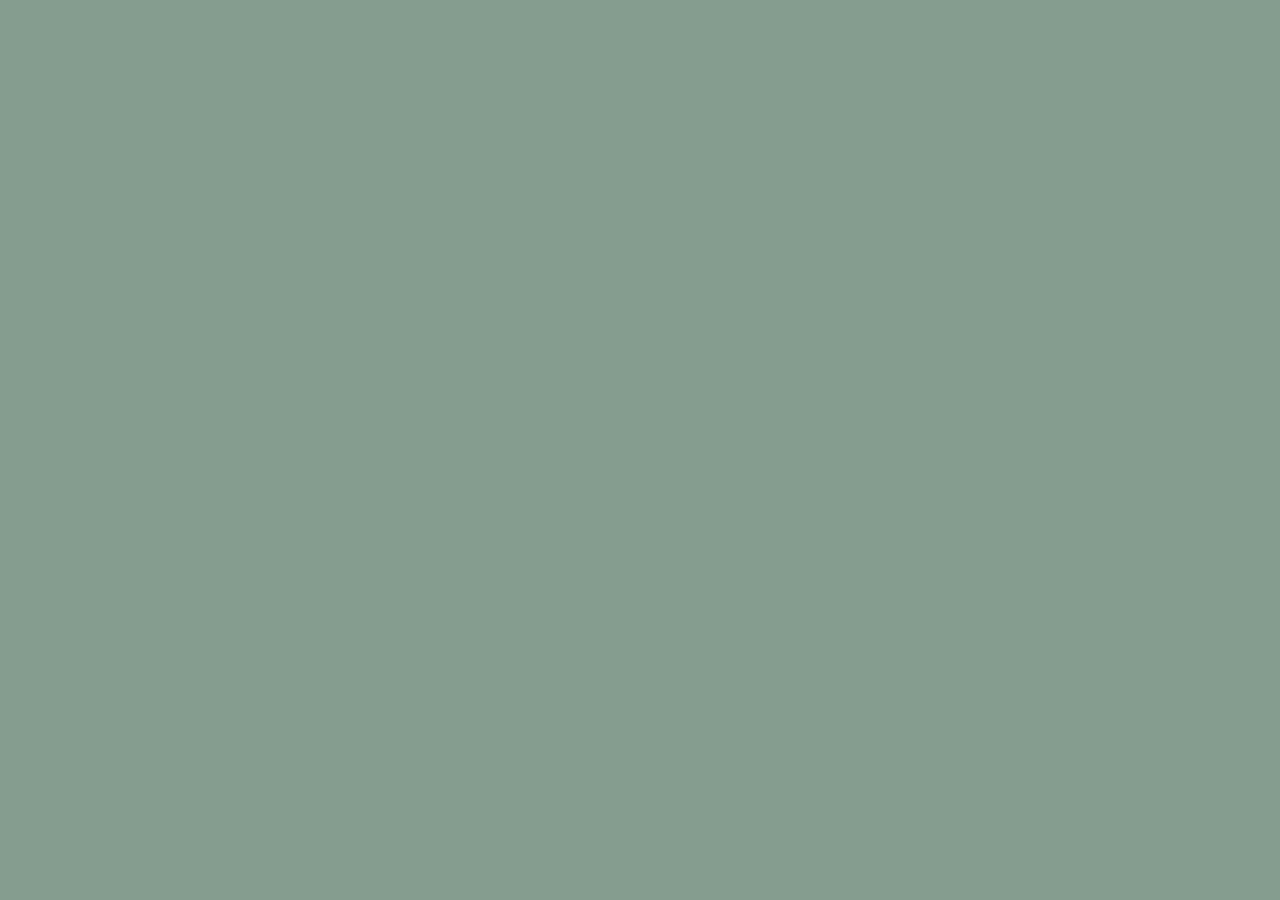
==== index.html @ b0976983 "add components" ====
<!DOCTYPE html>
<html lang="ru">
<head>
  <meta charset="UTF-8">
  <title>Gllacy</title>
  <link href="css/normalize.css" rel="stylesheet">
  <link href="css/style.css" rel="stylesheet">
</head>
<body>

</body>
</html>
---- css/style.css ----
@font-face {
  font-family: "Roboto";
  font-weight: 400;
  font-style: normal;
  src: url("../fonts/web/roboto.woff2"), url("../fonts/web/roboto.woff");
}

@font-face {
  font-family: "Roboto";
  font-weight: 500;
  font-style: normal;
  src: url("../fonts/web/robotomedium.woff2"), url("../fonts/web/robotomedium.woff");
}

@font-face {
  font-family: "Roboto";
  font-weight: 700;
  font-style: normal;
  src: url("../fonts/web/robotobold.woff2"), url("../fonts/web/robotobold.woff");
}

*,
*::after,
*::before {
  box-sizing: border-box;
}

body {
  min-width: 900px;
  margin: 0;
  padding: 0;
  padding-top: 20px;
  padding-left: 20px;
  font-size: 16px;
  line-height: 22px;
  font-weight: 400;
  font-family: "Roboto", "Arial", sans-serif;
  color: #ffffff;
  background-color: #849d8f;
}

h1  {
  margin: 0;
  font-size: 35px;
  line-height: 41px;
  font-weight: 700;
}

h2 {
  margin: 0;
  font-size: 60px;
  line-height: 60px;
  font-weight: 700;
}

p {
  margin: 0;
  color: #323232;
}

a {
  text-decoration: none;
}

@keyframes emergence {
  0% {
    opacity: 0;
  }
  100% {
    opacity: 1;
  }
}
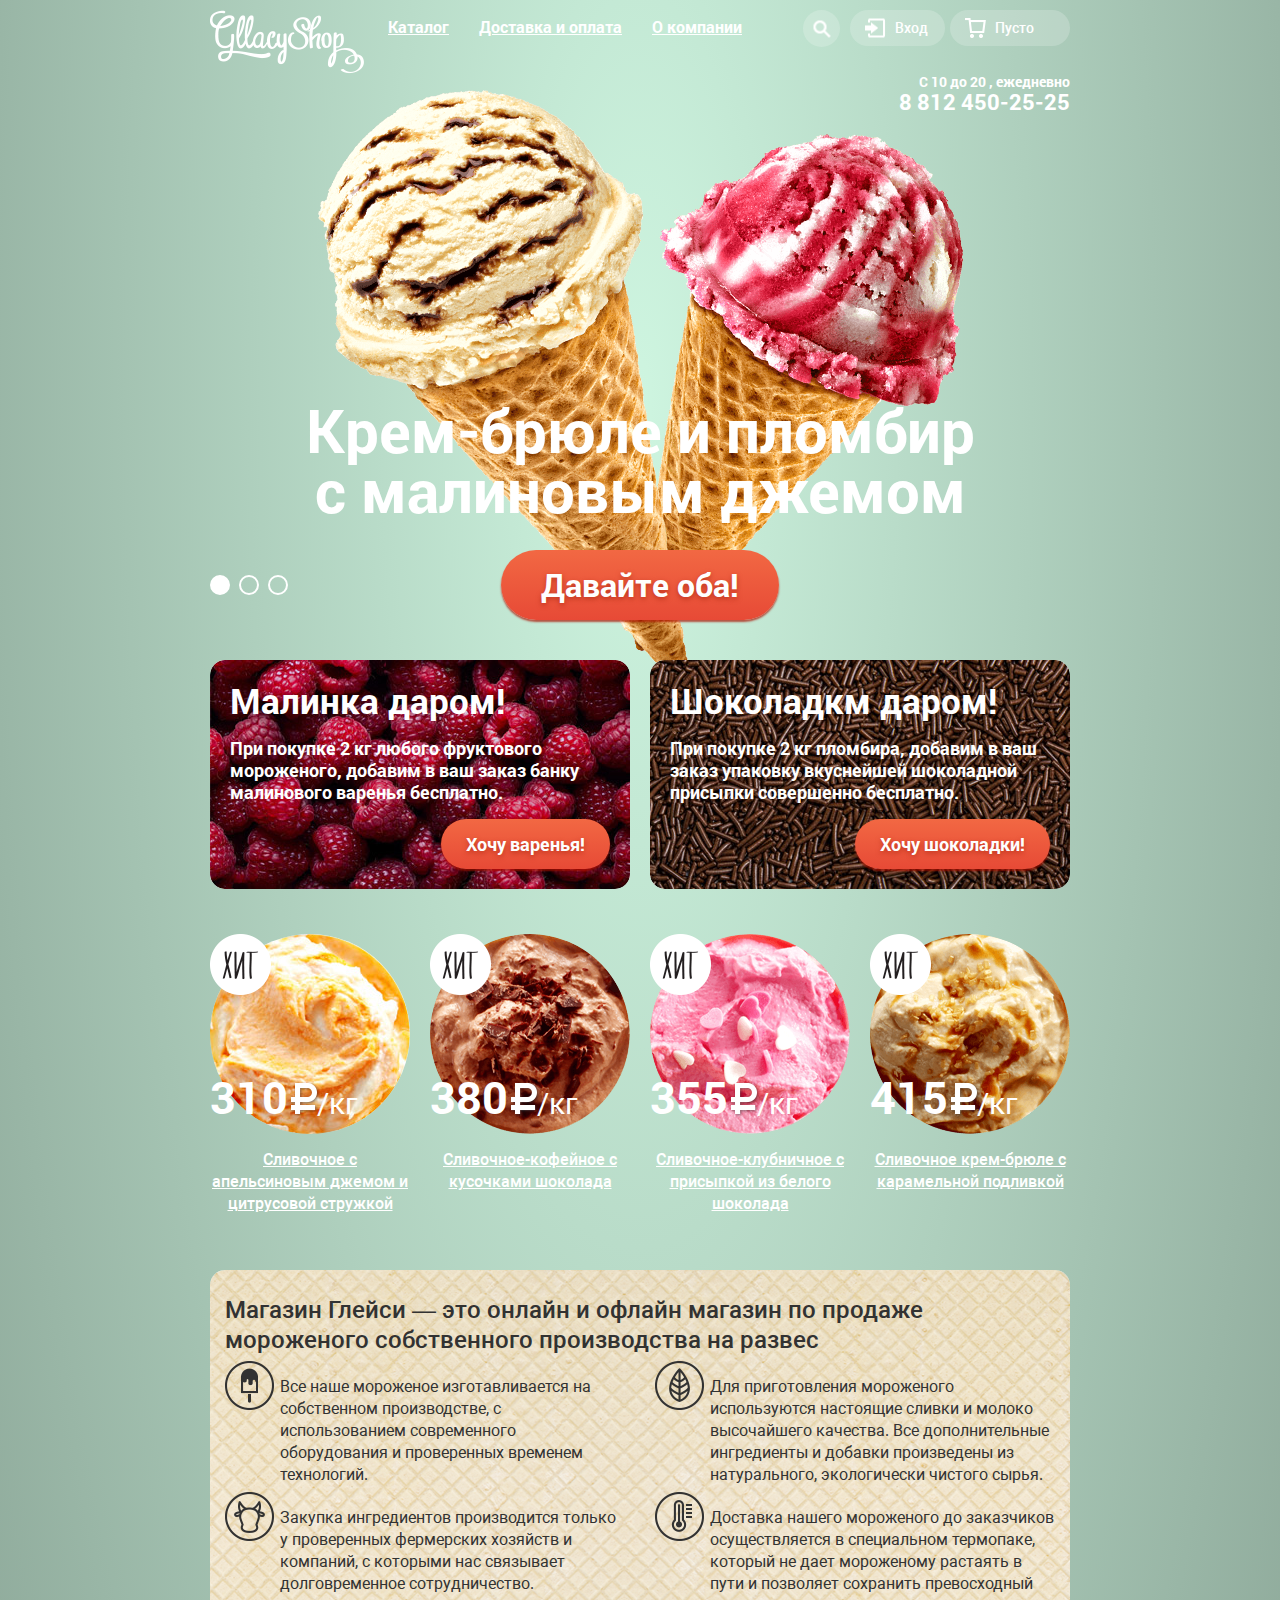
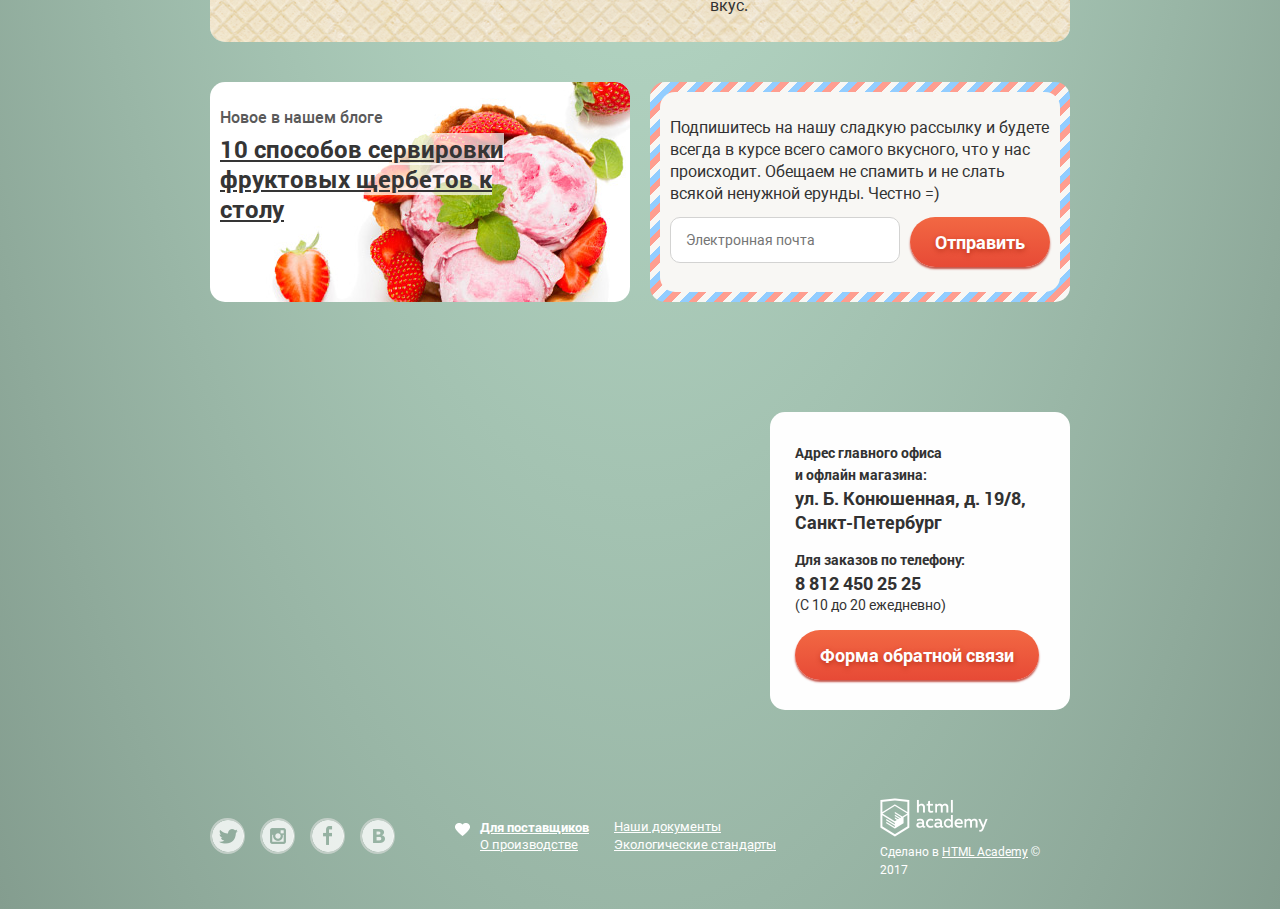
==== commit 0ea13275: "add index" ====
--- a/index.html
+++ b/index.html
@@ -7,6 +7,308 @@
   <link href="css/style.css" rel="stylesheet">
 </head>
 <body>
-
+  <input class="slider-controls-radio-input" type="radio" name="toggle" id="btn-1" checked>
+  <input class="slider-controls-radio-input" type="radio" name="toggle" id="btn-2">
+  <input class="slider-controls-radio-input" type="radio" name="toggle" id="btn-3">
+  <div class="site-wrapper">
+    <div class="container">
+      <header class="main-header">
+        <div class="logo">
+          <img class="logo-img" src="img/Logo.png" alt="gllacy-shop" width="154" height="64">
+        </div>
+        <nav class="main-navigation">
+          <ul class="main-navigation-list">
+            <li class="main-navigation-item">
+              <a class="main-navigation-link" href="#">Каталог</a>
+              <ul class="main-navigation-submenu">
+                <li class="main-navigation-submenu-item">
+                  <span class="main-navigation-submenu-text">Новинки</span>
+                </li>
+                <li class="main-navigation-submenu-item">
+                  <a class="main-navigation-submenu-link" href="#">Сливочное</a>
+                </li>
+                <li class="main-navigation-submenu-item">
+                  <a class="main-navigation-submenu-link" href="#">Щербеты</a>
+                </li>
+                <li class="main-navigation-submenu-item">
+                  <a class="main-navigation-submenu-link" href="#">Фруктовый лед</a>
+                </li>
+                <li class="main-navigation-submenu-item">
+                  <a class="main-navigation-submenu-link" href="#">Мелорин</a>
+                </li>
+              </ul>
+            </li>
+            <li class="main-navigation-item">
+              <a class="main-navigation-link" href="#">Доставка и оплата</a>
+            </li>
+            <li class="main-navigation-item">
+              <a class="main-navigation-link" href="#">О компании
+              </a>
+            </li>
+          </ul>
+        </nav>
+        <div class="form-search">
+          <form class="form" action="#" method="post">
+            <label class="form-text-item">
+              <input class="form-text-input" type="search" name="search"  placeholder="Что ищем?">
+              <span class="form-text-field">поиск</span>
+            </label>
+          </form>
+        </div>
+        <ul class="user-block">
+          <li class="user-block-item login">
+            <a class="user-block-link login" href="#">Вход</a>
+            <div class="user-block-login">
+              <form class="login-form" action="index.html" method="post">
+                <label class="field-text-item">
+                  <input class="field-text-input"  type="email" name="email" placeholder="Электронная почта">
+                </label>
+                <label class="field-text-item">
+                  <input class="field-text-input" type="password" name="password" placeholder="Пароль">
+                </label>
+                <button class="btn" type="submit" name="login">Войти</button>
+              </form>
+              <div class="login-help">
+                <a class="login-help-link" href="#">Забыли пароль?</a>
+                <a class="login-help-link" href="#">Новая регистрация</a>
+              </div>
+            </div>
+          </li>
+          <li class="user-block-item basket">
+            <a class="user-block-link basket" href="#">
+              <span class="user-block-text">Пусто</span>
+            </a>
+            <div class="user-block-basket">
+              <table class="user-block-basket-products">
+                <tr class="user-block-basket-product-field">
+                  <td class="user-block-basket-delete">
+                    <button class="user-block-basket-btn-delete" type="button" title="Удалить">Удалить</button>
+                  </td>
+                  <td class="user-block-basket-product-text cell-2">Пломбир с апельсиновым джемом</td>
+                  <td class="user-block-basket-product-text">1.5кг х <span class="grey">200р.</span></td>
+                  <td class="user-block-basket-product-text">300р.</td>
+                </tr>
+                <tr class="user-block-basket-product-field">
+                  <td class="user-block-basket-delete">
+                    <button class="user-block-basket-btn-delete" type="button" title="Удалить">Удалить</button>
+                  </td>
+                  <td class="user-block-basket-product-text cell-2">Клубничный пломбир с присыпкой из белого шоколада</td>
+                  <td class="user-block-basket-product-text">1.5кг х <span class="grey">300р.</span></td>
+                  <td class="user-block-basket-product-text">450р.</td>
+                </tr>
+              </table>
+              <div class="user-block-basket-final">
+                <p class="user-block-basket-final-total">Итого: <span class="price">750р.</span></p>
+              </div>
+              <button class="btn" type="submit" name="button">Оформить заказ</button>
+            </div>
+          </li>
+        </ul>
+        <div class="mode-contact">
+          <p class="mode">С 10 до 20 , ежедневно</p>
+          <p class="contact">
+            <a href="tel: 8 812 450-25-25" class="contact-tel">8 812 450-25-25</a>
+          </p>
+        </div>
+      </header>
+      <main>
+        <div class="slider">
+          <div class="slide" id="slide1">
+            <h2 class="slide-title">
+              Крем-брюле и пломбир
+              с малиновым джемом
+            </h2>
+            <a class="slide-btn btn" href="#">Давайте оба!</a>
+          </div>
+          <div class="slide" id="slide2">
+            <h2 class="slide-title">
+              Шоколадный пломбир
+              и лимонный сорбет
+            </h2>
+            <a class="slide-btn btn" href="#">Давайте оба!</a>
+          </div>
+          <div class="slide" id="slide3">
+            <h2 class="slide-title">
+              Пломбир с помадкой
+              и клубничный щербет
+            </h2>
+            <a class="slide-btn btn" href="#">Давайте оба!</a>
+          </div>
+          <div class="slider-controls">
+            <label class="slider-controls-radio" for="btn-1"></label>
+            <label class="slider-controls-radio" for="btn-2"></label>
+            <label class="slider-controls-radio" for="btn-3"></label>
+          </div>
+        </div>
+        <div class="baners-primary">
+          <div class="baner-primary crimson">
+            <b class="baner-primary-title">Малинка даром!</b>
+            <p class="baner-primary-text">
+              При покупке 2 кг любого фруктового мороженого,
+              добавим в ваш заказ банку малинового варенья бесплатно.
+           </p>
+            <a class="baner-primary-btn btn" href="#">Хочу варенья!</a>
+          </div>
+          <div class="baner-primary chocolate">
+            <b class="baner-primary-title">Шоколадкм даром!</b>
+            <p class="baner-primary-text">
+              При покупке 2 кг пломбира,
+              добавим в ваш заказ упаковку вкуснейшей шоколадной присыпки
+              совершенно бесплатно.
+            </p>
+            <a class="baner-primary-btn btn" href="#">Хочу шоколадки!</a>
+          </div>
+        </div>
+        <div class="popular-items">
+          <article class="catalog-item hit">
+            <div class="catalog-item-content">
+              <img class="catalog-item-img" src="img/9.jpg" width="200" height="200">
+              <div class="catalog-item-price-weight">
+                <span class="catalog-item-price">310</span>
+                <span class="catalog-item-weight">/кг</span>
+              </div>
+              <p class="catalog-item-text">Сливочное с апельсиновым джемом и цитрусовой стружкой</p>
+            </div>
+            <div class="catalog-item-appearing">
+              <a class="btn">Быстрый просмотр</a>
+            </div>
+          </article>
+          <article class="catalog-item hit">
+            <div class="catalog-item-content">
+              <img class="catalog-item-img" src="img/5.jpg" width="200" height="200">
+              <div class="catalog-item-price-weight">
+                <span class="catalog-item-price">380</span>
+                <span class="catalog-item-weight">/кг</span>
+              </div>
+              <p class="catalog-item-text">Сливочное-кофейное с кусочками шоколада</p>
+            </div>
+            <div class="catalog-item-appearing">
+              <a class="btn">Быстрый просмотр</a>
+            </div>
+          </article>
+          <article class="catalog-item hit">
+            <div class="catalog-item-content">
+              <img class="catalog-item-img" src="img/6.jpg" width="200" height="200">
+              <div class="catalog-item-price-weight">
+                <span class="catalog-item-price">355</span>
+                <span class="catalog-item-weight">/кг</span>
+              </div>
+              <p class="catalog-item-text">Сливочное-клубничное с присыпкой из белого шоколада</p>
+            </div>
+            <div class="catalog-item-appearing">
+              <a class="btn">Быстрый просмотр</a>
+            </div>
+          </article>
+          <article class="catalog-item hit">
+            <div class="catalog-item-content">
+              <img class="catalog-item-img" src="img/8.jpg" width="200" height="200">
+              <div class="catalog-item-price-weight">
+                <span class="catalog-item-price">415</span>
+                <span class="catalog-item-weight">/кг</span>
+              </div>
+              <p class="catalog-item-text">Сливочное крем-брюле с карамельной подливкой</p>
+            </div>
+            <div class="catalog-item-appearing">
+              <a class="btn">Быстрый просмотр</a>
+            </div>
+          </article>
+        </div>
+        <div class="description">
+          <h2 class="description-title">
+            Магазин Глейси — это онлайн и офлайн
+            магазин по продаже мороженого собственного производства на развес
+          </h2>
+          <p class="description-text ice-creame">
+            Все наше мороженое изготавливается на собственном производстве,
+            с использованием современного оборудования и проверенных временем технологий.
+          </p>
+          <p class="description-text leaf">
+            Для приготовления мороженого используются настоящие сливки и
+            молоко высочайшего качества. Все дополнительные ингредиенты и
+            добавки произведены из натурального, экологически чистого сырья.
+          </p>
+          <p class="description-text cow">
+            Закупка ингредиентов  производится только у проверенных фермерских
+            хозяйств и компаний, с которыми нас связывает долговременное сотрудничество.
+          </p>
+          <p class="description-text termometer">
+            Доставка нашего мороженого до заказчиков осуществляется в специальном термопаке,
+            который не дает мороженому растаять в пути и позволяет сохранить превосходный вкус.
+          </p>
+        </div>
+        <div class="baners-secondary">
+          <div class="baner-secondary strawberry">
+            <p class="baner-secondary-title">Новое в нашем блоге</p>
+            <a class="baner-secondary-link" href="#">10 способов сервировки фруктовых щербетов к столу</a>
+          </div>
+          <div class="baner-secondary striped">
+            <div class="baner-secondary-content">
+              <p class="baner-secondary-content-title">
+                Подпишитесь на нашу сладкую рассылку
+                и будете всегда в курсе всего самого вкусного, что у нас
+                происходит. Обещаем не спамить и не слать всякой
+                ненужной ерунды. Честно =)
+              </p>
+              <form class="baner-secondary-form" action="index.html" method="post">
+                <label class="field-text-item baner-secondary-form-item">
+                  <input class="field-text-input baner-secondary-form-input"  type="email" name="email" placeholder="Электронная почта">
+                </label>
+                <a class="btn" href="#">Отправить</a>
+              </form>
+            </div>
+          </div>
+        </div>
+      </main>
+    </div>
+    <section class="address">
+      <div class="address-content container">
+        <div class="address-content-map">
+          <img class="map-img no-js" src="img/map.jpg" alt="Карта" width="900" height="430">
+        </div>
+        <div class="address-content-contacts">
+          <b class="address-content-contacts-title address-content-contact">Адрес главного офиса<br>и офлайн магазина:</b>
+          <p class="address-content-contacts-text address-tel">ул. Б. Конюшенная, д. 19/8, Санкт-Петербург</p>
+          <b class="address-content-contacts-tel address-content-contact">Для заказов по телефону:</b>
+          <p class="address-content-contacts-tel-link address-tel">
+            <a class="address-content-contacts-link" href="tel:8 812 450 25 25">
+              8 812 450 25 25
+            </a>
+          </p>
+          <p class="address-content-contacts-mode address-content-contact">(С 10 до 20 ежедневно)</p>
+          <a class="btn popup-btn" href="#" >Форма обратной связи</a>
+        </div>
+      </div>
+      <iframe class="interactive-map" src="https://www.google.com/maps/embed?pb=!1m18!1m12!1m3!1d1998.5989424
+      123657!2d30.32089461562391!3d59.93879686904846!2m3!1f0!2f0!3f0!3m2!1i1024!2i768
+      !4f13.1!3m3!1m2!1s0x4696310fca5ba729%3A0xea9c53d4493c879f!2z0JHQvtC70YzRiNCw0Y8
+      g0JrQvtC90Y7RiNC10L3QvdCw0Y8g0YPQuy4sIDE5LCDQodCw0L3QutGCLdCf0LXRgtC10YDQsdGD0Y
+      DQsywgMTkxMTg2!5e0!3m2!1sru!2sru!4v1505818532356" height="430" frameborder="0" style="border:0" allowfullscreen></iframe>
+    </section>
+    <footer class="main-footer container">
+      <section class="footer-social">
+        <a class="social-btn social-btn-tw" href="#">Twitter</a>
+        <a class="social-btn social-btn-inst" href="#">Instagram</a>
+        <a class="social-btn social-btn-fb" href="#">Facebook</a>
+        <a class="social-btn social-btn-vk" href="#">Vkontakte</a>
+      </section>
+      <section class="footer-menu">
+        <div class="column-1">
+          <a class="footer-menu-link provider" href="#">Для поставщиков</a>
+          <a class="footer-menu-link" href="#">О производстве</a>
+        </div>
+        <div class="column-2">
+          <a class="footer-menu-link" href="#">Наши документы</a>
+          <a class="footer-menu-link" href="#">Экологические стандарты</a>
+        </div>
+      </section>
+      <section class="footer-contact">
+        <div class="footer-contact-logo">
+          <img class="footer-contact-logo-img"  src="img/logo-htmlacademy-small.png" alt="htmlacademy" width="108" height="39">
+        </div>
+        <p class="footer-contact-copyright">Сделано в <a class="footer-contact-copyright-link" href="#"> HTML Academy</a> © 2017</p>
+      </section>
+    </footer>
+  </div>
+  <script src="js/popup.js"></script>
 </body>
 </html>
--- a/css/style.css
+++ b/css/style.css
@@ -29,8 +29,6 @@
   min-width: 900px;
   margin: 0;
   padding: 0;
-  padding-top: 20px;
-  padding-left: 20px;
   font-size: 16px;
   line-height: 22px;
   font-weight: 400;
@@ -60,6 +58,1026 @@
 
 a {
   text-decoration: none;
+}
+
+.btn {
+  display: inline-block;
+  padding: 13px 25px;
+  font-size: 18px;
+  line-height: 24px;
+  font-weight: 700;
+  color: #fefefe;
+  background-image: linear-gradient(#f26843, #e74a36);
+  outline: 0;
+  border: 0;
+  border-radius: 40px;
+  cursor: pointer;
+  text-shadow: 0 2px 5px rgba(160, 32, 11, 0.6);
+  box-shadow: 0 2px 2px rgba(172, 16, 0, 0.7);
+}
+
+.btn:hover {
+  background-image: linear-gradient(#f58669, #ec6f5e);
+  box-shadow: 0px 2px 2px rgba(172, 16, 0, 1);
+}
+
+.btn:active {
+  background-color: linear-gradient(#d74632, #e1603e);
+  box-shadow: inset 0 2px 2px rgb(148, 39, 24);
+}
+
+.slider-controls-radio-input {
+  display: none;
+}
+
+.site-wrapper {
+  min-height: 900px;
+  background: #849d8f url("../img/slide-1.png") no-repeat center 90px;
+}
+
+.container {
+  width: 900px;
+  padding: 0 20px;
+  margin: 0 auto;
+}
+
+.main-header {
+  display: flex;
+  flex-wrap: wrap;
+  justify-content: flex-end;
+  padding-top: 10px;
+}
+
+.logo {
+  margin-right: auto;
+}
+
+.logo-img {
+  display: block;
+}
+
+.main-navigation {
+  width: 400px;
+}
+
+.main-navigation-list {
+  display: flex;
+  padding: 0;
+  margin: 0;
+  list-style: none;
+}
+
+.main-navigation-item {
+  position: relative;
+}
+
+.main-navigation-item::after {
+  position: absolute;
+  content: "";
+  bottom: -10px;
+  left: 0;
+  height: 10px;
+  width: 100%;
+}
+
+.main-navigation-link {
+  display: block;
+  padding: 8px 15px;
+  font-size: 16px;
+  line-height: 18px;
+  font-weight: 700;
+  color: #ffffff;
+  text-decoration: underline;
+  border-radius: 30px;
+  transition: background-color 0.2s ease,
+              color 0.2s ease,
+              box-shadow 0.2s ease;
+}
+
+.main-navigation-link.active {
+  background-color: #d07058;
+  text-decoration: none;
+  cursor: default;
+}
+
+.main-navigation-item:hover .main-navigation-link:not(.active) {
+  color: #333333;
+  background-color: #f7f6f3;
+  text-decoration: none;
+}
+
+.main-navigation-item:hover .main-navigation-submenu {
+  display: block;
+  animation-name: emergence;
+  animation-duration: 0.5s;
+}
+
+.main-navigation-link:not(.active):active {
+  background-color: #ededed;
+  box-shadow: inset 0 2px 1px rgb(105, 105, 105);
+}
+
+.main-navigation-submenu {
+  position: absolute;
+  top: 40px;
+  left: -8px;
+  width: 143px;
+  margin: 0;
+  padding: 0;
+  list-style: none;
+  display: none;
+  background-color: #f8f7f4;
+  box-shadow: 0 20px 20px rgba(91, 91, 91, 0.4);
+  border-radius: 10px;
+  z-index: 7;
+}
+
+.main-navigation-submenu-link {
+  display: block;
+  padding: 6px 20px;
+  font-size: 14px;
+  line-height: 16px;
+  font-weight: 400;
+  color: #323232;
+  transition: background-color 0.2s ease;
+}
+
+.main-navigation-submenu-link.active {
+  background-color: #d07058;
+  cursor: default;
+}
+
+.main-navigation-submenu-item:last-child .main-navigation-submenu-link {
+  border-bottom-right-radius: 10px;
+  border-bottom-left-radius: 10px;
+}
+
+.main-navigation-submenu-text {
+  display: block;
+  position: relative;
+  color: #323232;
+  padding: 6px 20px;
+  font-weight: 700;
+}
+
+.main-navigation-submenu-text::after {
+  content: "";
+  position: absolute;
+  bottom: 0;
+  left: 50%;
+  transform: translateX(-50%);
+  width: 128px;
+  height: 2px;
+  background-color: #d1d0ce;
+}
+
+.main-navigation-submenu-link:not(.active):hover {
+  background-color: #fbded7;
+}
+
+.main-navigation-submenu-link:not(.active):active {
+  background-color: #f6b5a5;
+}
+
+.form-search {
+  position: relative;
+  width: 37px;
+  height: 37px;
+  margin-left: 30px;
+  border-radius: 50%;
+  background-color: rgba(255, 255, 255, 0.2);
+  transition: background-color 0.2s ease;
+}
+
+.form-search::before {
+  position: absolute;
+  content: "";
+  height: 17px;
+  width: 17px;
+  top: 50%;
+  left: 50%;
+  transform: translate(-50%, -50%);
+  background: url("../img/sprite.png") no-repeat -44px -633px;
+}
+
+.form-search::after {
+  position: absolute;
+  bottom: -10px;;
+  left: 0;
+  content: "";
+  height: 10px;
+  width: 100%;
+}
+
+.form-search:hover {
+  background-color: #f8f7f4;
+}
+
+.form-search:hover::before {
+  background-position: -44px -606px;
+}
+
+.form {
+  position: absolute;
+  top: 40px;
+  right: 0;
+  width: 340px;
+  padding: 20px;
+  background-color: #f8f7f4;
+  border-radius: 10px;
+  box-shadow: 0 20px 20px rgba(91, 91, 91, 0.4);
+  display: none;
+  z-index: 10;
+}
+
+.form-text-input {
+  width: 100%;
+  padding: 10px;
+  border: 1px solid #d3d3d2;
+  border-radius: 5px;
+  font-size: 14px;
+  line-height: 24px;
+  color: #999999;
+}
+
+.form-text-input:focus {
+  outline: 0;
+}
+
+.form-text-field {
+  display: none;
+}
+
+.form-search:hover .form {
+  display: block;
+  animation-name: emergence;
+  animation-duration: 0.5s;
+}
+
+.user-block {
+  display: flex;
+  justify-content: space-between;
+  width: 220px;
+  list-style: none;
+  margin: 0;
+  margin-left: 10px;
+  padding: 0;
+}
+
+.user-block-item {
+  position: relative;
+}
+
+.user-block-item::after {
+  display: block;
+  content: "";
+  height: 10px;
+}
+
+.user-block-link {
+  position: relative;
+  display: block;
+  padding: 10px 0;
+  padding-left: 45px;
+  font-size: 14px;
+  line-height: 16px;
+  font-weight: 500;
+  color: #ffffff;
+  background-color: rgba(255, 255, 255, 0.2);
+  border-radius: 30px;
+  transition: all 0.2s ease;
+}
+
+.user-block-link.login {
+  width: 95px;
+}
+
+.user-block-link.basket {
+  min-width: 120px;
+}
+
+.user-block-link::before {
+  position: absolute;
+  content: "";
+  top: 50%;
+  left: 15px;
+  transform: translateY(-50%);
+  width: 21px;
+  background: url("../img/sprite.png") no-repeat
+}
+
+.user-block-link.login::before {
+  height: 19px;
+  background-position: -10px -789px;
+}
+
+.user-block-link.basket::before {
+  height: 20px;
+  background-position: -10px -700px;
+}
+
+.user-block-link.basket.active {
+  background-color: #f7f6f3;
+  color: #323232;
+}
+
+.user-block-link.basket.active::before {
+  background-position: -10px -730px;
+}
+
+.user-block-item.login:hover .user-block-link.login {
+  color: #323232;
+  background-color: #f8f7f4;
+}
+
+.user-block-item.login:hover .user-block-link.login::before {
+  background-position: -10px -760px;
+}
+
+.user-block-item.login:hover .user-block-login {
+  display: block;
+  animation-name: emergence;
+  animation-duration: 0.5s;
+}
+
+.user-block-item.basket.active:hover .user-block-basket {
+  display: block;
+  animation-name: emergence;
+  animation-duration: 0.5s;
+}
+
+.user-block-login {
+  position: absolute;
+  top: 40px;
+  right: 0;
+  width: 280px;
+  padding: 20px;
+  background-color: #f8f7f4;
+  box-shadow: 0 20px 20px rgba(91, 91, 91, 0.4);
+  border-radius: 10px;
+  display: none;
+  z-index: 9;
+}
+
+.field-text-input {
+  width: 100%;
+  padding: 10px 15px;
+  margin-bottom: 20px;
+  border: 1px solid #d3d3d2;
+  border-radius: 10px;
+  font-size: 14px;
+  line-height: 24px;
+  font-family: "Roboto", "Arial", sans-serif;
+  color: #999999;
+}
+
+.field-text-input:focus {
+  outline: 0;
+}
+
+.login-help {
+  position: absolute;
+  bottom: 20px;
+  right: 20px;
+  width: 120px;
+}
+
+.login-help-link {
+  display: block;
+  font-size: 13px;
+  line-height: 18px;
+  font-weight: 500;
+  text-decoration: underline;
+  color: #323232;
+  margin-bottom: 5px;
+  transition-duration: 0.2s;
+}
+
+.login-help-link:hover,
+.login-help-link:active {
+  color: #e84d37;
+}
+
+.user-block-basket {
+  position: absolute;
+  top: 40px;
+  right: 0;
+  width: 540px;
+  padding: 25px 14px 12px;
+  background-color: #f8f7f4;
+  border-radius: 10px;
+  text-align: right;
+  display: none;
+  box-shadow: 0 20px 20px rgba(91, 91, 91, 0.4);
+  z-index: 10;
+}
+
+.user-block-basket-products {
+  width: 100%;
+  font-size: 13px;
+  line-height: 16px;
+  color: #323232;
+  border-bottom: 1px solid #cacac7;
+  margin-bottom: 15px;
+  text-align: left;
+}
+
+.user-block-basket-product-text {
+  padding-top: 10px;
+  padding-left: 30px;
+  padding-bottom: 17px;
+}
+
+.user-block-basket-product-text .grey {
+  color: #999999;
+}
+
+.user-block-basket-product-text.cell-2 {
+  padding-left: 50px;
+  position: relative;
+  width: 290px;
+}
+
+.user-block-basket-product-text.cell-2::before {
+  position: absolute;
+  content: "";
+  top: 0;
+  left: 10px;
+  width: 33px;
+  height: 33px;
+  background: url("../img/sprite.png") no-repeat;
+  border-radius: 50%;
+}
+
+.user-block-basket-product-field:first-child .user-block-basket-product-text.cell-2::before {
+  background-position: -10px -307px;
+}
+
+.user-block-basket-product-field:last-child .user-block-basket-product-text.cell-2::before {
+  background-position: -10px -350px;
+}
+
+.user-block-basket-delete {
+  vertical-align: top;
+}
+
+.user-block-basket-btn-delete {
+  position: relative;
+  font-size: 0;
+  border: 0;
+  outline: none;
+  background-color: transparent;
+  width: 13px;
+  height: 13px;
+  cursor: pointer;
+}
+
+.user-block-basket-btn-delete::before,
+.user-block-basket-btn-delete::after {
+  position: absolute;
+  content: "";
+  top: 6;
+  left: 0;
+  width: 13px;
+  height: 1px;
+  background-color: #323232;
+}
+
+.user-block-basket-btn-delete::before {
+  transform: rotate(45deg);
+}
+
+.user-block-basket-btn-delete::after {
+  transform: rotate(-45deg);
+}
+
+.user-block-basket-final-total {
+  margin: 0;
+  margin-bottom: 15px;
+  font-size: 15px;
+  line-height: 18px;
+  color: #323232;
+  font-weight: 500;
+}
+
+.mode-contact {
+  width: 200px;
+  text-align: right;
+  font-weight: 700;
+}
+
+.mode {
+  font-size: 14px;
+  line-height: 16px;
+  color: #ffffff;
+}
+
+.contact-tel {
+  font-size: 22px;
+  line-height: 24px;
+  color: #ffffff;
+}
+
+.slider {
+  position: relative;
+  padding-top: 285px;
+  text-align: center;
+  margin-bottom: 40px;
+}
+
+.slide {
+  display: none;
+}
+
+.slide-title {
+  width: 700px;
+  margin: 0 auto;
+  margin-bottom: 30px;
+}
+
+.slide-btn {
+  padding: 13px 40px;
+  font-size: 32px;
+  line-height: 44px;
+}
+
+.slider-controls {
+  display: flex;
+  position: absolute;
+  bottom: 25px;
+  left: 0;
+}
+
+.slider-controls-radio {
+  width: 20px;
+  height: 20px;
+  margin-right: 9px;
+  background-color: transparent;
+  border: 2px solid #ffffff;
+  border-radius: 50%;
+  cursor: pointer;
+}
+
+#btn-1:checked ~ .site-wrapper #slide1,
+#btn-2:checked ~ .site-wrapper #slide2,
+#btn-3:checked ~ .site-wrapper #slide3 {
+  display: block;
+}
+
+#btn-1:checked ~ .site-wrapper {
+  background-color: #849d8f;
+  background: url("../img/slide-1.png") no-repeat center 90px, radial-gradient(at center 400px, #cef5e0, #849d8f);
+}
+
+#btn-2:checked ~ .site-wrapper {
+  background-color: #8996a6;
+  background: url("../img/slide-2.png") no-repeat center 90px, radial-gradient(at center 400px, #cde1f2, #8996a6);
+}
+
+#btn-3:checked ~ .site-wrapper {
+  background-color: #9d8b84;
+  background: url("../img/slide-3.png") no-repeat center 90px, radial-gradient(at center 400px, #f0dbd2, #9d8b84);
+}
+
+#btn-1:checked ~ .site-wrapper .slider-controls-radio[for="btn-1"],
+#btn-2:checked ~ .site-wrapper .slider-controls-radio[for="btn-2"],
+#btn-3:checked ~ .site-wrapper .slider-controls-radio[for="btn-3"] {
+  background-color: #ffffff;
+}
+
+.baners-primary {
+  display: flex;
+  margin-bottom: 45px;
+}
+
+.baner-primary {
+  display: flex;
+  flex-direction: column;
+  justify-content: space-between;
+  padding: 20px;
+  width: 420px;
+  height: 229px;
+  border-radius: 15px;
+}
+
+.baner-primary.crimson {
+  margin-right: 20px;
+  background: url("../img/raspberries.jpg") no-repeat;
+}
+
+.baner-primary.chocolate {
+  background: url("../img/chocolate.jpg") no-repeat;
+}
+
+.baner-primary-title {
+  font-size: 35px;
+  line-height: 41px;
+  font-weight: 700;
+}
+
+.baner-primary-text {
+  font-size: 18px;
+  font-weight: 700;
+  color: #ffffff;
+}
+
+.baner-primary-btn {
+  align-self: flex-end;
+}
+
+.popular-items {
+  display: flex;
+  padding-bottom: 40px;
+}
+
+.catalog-item {
+  position: relative;
+  width: 200px;
+  min-height: 296px;
+  z-index: 1;
+  margin-right: 20px;
+}
+
+.catalog-item:nth-child(4n) {
+  margin-right: 0;
+}
+
+.catalog-item-content {
+  position: relative;
+  z-index: 3;
+}
+
+.catalog-item-img {
+  display: block;
+  border-radius: 50%;
+  margin-bottom: 15px;
+}
+
+.catalog-item-price-weight {
+  position: absolute;
+  top: 140px;
+  left: 0;
+}
+
+.catalog-item-price-weight::before {
+  position: absolute;
+  content: "";
+  top: 8px;
+  left: 80px;
+  width: 30px;
+  height: 35px;
+  background: url("../img/sprite.png") no-repeat -10px -561px;
+}
+
+.catalog-item-price {
+  display: inline-block;
+  padding-right: 25px;
+  font-size: 45px;
+  line-height: 45px;
+  font-weight: 700;
+}
+
+.catalog-item-weight {
+  font-size: 30px;
+}
+
+.catalog-item-text {
+  text-decoration: underline;
+  color: #ffffff;
+  font-weight: 500;
+  text-align: center;
+}
+
+.catalog-item-appearing {
+  position: absolute;
+  top: -10px;
+  bottom: -70px;
+  left: -10px;
+  width: 220px;
+  background-color: rgba(255, 255, 255, 0.2);
+  box-shadow: 0 20px 20px rgba(91, 91, 91, 0.4);
+  border-radius: 10px;
+  z-index: 2;
+  display: none;
+}
+
+.catalog-item-appearing .btn {
+  padding: 13px 15px;
+  position: absolute;
+  bottom: 20px;
+  left: 10px;
+}
+
+.catalog-item:hover .catalog-item-appearing {
+  display: block;
+  animation-name: emergence;
+  animation-duration: 0.5s;
+}
+
+.catalog-item:hover {
+  z-index: 2;
+}
+
+.hit::before {
+  position: absolute;
+  content: "";
+  top: 0;
+  left: 0;
+  width: 61px;
+  height: 61px;
+  background: url("../img/sprite.png") no-repeat -10px -0px;
+  z-index: 20;
+}
+
+.description {
+  display: flex;
+  justify-content: space-between;
+  align-content: space-between;
+  flex-wrap: wrap;
+  margin-bottom: 40px;
+  height: 372px;
+  padding: 25px 15px;
+  border-radius: 15px;
+  background: url("../img/wafer.png") no-repeat top left;
+}
+
+.description-title {
+  font-size: 24px;
+  line-height: 30px;
+  font-weight: 500;
+  color: #323232;
+}
+
+.description-text {
+  position: relative;
+  width: 400px;
+  line-height: 22px;
+  padding-left: 55px;
+}
+
+.description-text::before {
+  position: absolute;
+  content: "";
+  top: -15px;
+  left: 0;
+  width: 49px;
+  height: 49px;
+  background: url("../img/sprite.png") no-repeat;
+}
+
+.description-text.ice-creame::before {
+  background-position: -10px -130px;
+}
+
+.description-text.leaf::before {
+  background-position: -10px -189px;
+}
+
+.description-text.cow::before {
+  background-position: -10px -71px;
+}
+
+.description-text.termometer::before {
+  background-position: -10px -248px;
+}
+
+.baners-secondary {
+  display: flex;
+  margin-bottom: 40px;
+}
+
+.baner-secondary {
+  width: 420px;
+  height: 220px;
+  border-radius: 15px;
+}
+
+.baner-secondary.strawberry {
+  background: url("../img/strawberry.jpg") no-repeat;
+  margin-right: 20px;
+  padding: 25px 10px;
+  padding-right: 100px;
+}
+
+.baner-secondary.striped {
+  background-image: repeating-linear-gradient(-45deg, #92cdff 0px, #92cdff 6px,
+   #f8f7f4 6px, #f8f7f4 12px, #fe9e90 12px,
+  #fe9e90 18px);
+}
+
+.baner-secondary-title {
+  font-weight: 500;
+  color: #5a5a5a;
+  margin-bottom: 5px;
+}
+
+.baner-secondary-link {
+  font-size: 24px;
+  line-height: 30px;
+  color: #353535;
+  font-weight: 700;
+  text-decoration: underline;
+  background-color: rgba(255, 255, 255, 0.7);
+}
+
+.baner-secondary-content {
+  display: flex;
+  justify-content: space-between;
+  flex-direction: column;
+  width: 400px;
+  height: 200px;
+  margin: 0 auto;
+  margin-top: 10px;
+  padding: 25px 10px;
+  background-color: #f8f7f4;
+  border-radius: 15px;
+}
+
+.baner-secondary-form {
+  display: flex;
+  justify-content: space-between;
+}
+
+.baner-secondary-form-input {
+  margin-bottom: 0;
+  width: 230px;
+}
+
+.address-content {
+  position: relative;
+}
+
+.address-content-contacts {
+  position: absolute;
+  top: 70px;
+  right: 20px;
+  width: 300px;
+  padding: 30px 25px;
+  background-color: #fefefe;
+  border-radius: 15px;
+}
+
+.address-content-contact {
+  font-size: 14px;
+  line-height: 20px;
+  color: #323232;
+}
+
+.address-tel {
+  font-size: 18px;
+  line-height: 24px;
+  font-weight: 700;
+}
+
+.address-content-contacts-text {
+  margin-bottom: 15px;
+}
+
+.address-content-contacts-link {
+  color: #323232;
+}
+
+.address-content-contacts-mode {
+  margin-bottom: 15px;
+}
+
+.main-footer {
+  display: flex;
+  padding-top: 20px;
+  padding-bottom: 30px;
+}
+
+.footer-social {
+  display: flex;
+  width: 200px;
+  margin-top: 20px;
+  margin-right: 20px;
+}
+
+.social-btn {
+  position: relative;
+  display: block;
+  width: 36px;
+  height: 36px;
+  border: 2px solid #c2cec7;
+  font-size: 0;
+  border-radius: 50%;
+  margin-right: 15px
+}
+
+.social-btn::after {
+  content: "";
+  position: absolute;
+  width: 32px;
+  height: 32px;
+  top: 0;
+  left: 0;
+  border-radius: 50%;
+  background: url("../img/sprite.png") no-repeat;
+  opacity: 0.8;
+}
+
+.social-btn-tw::after {
+  background-position: -10px -477px;
+}
+
+.social-btn-inst::after {
+  background-position: -10px -435px;
+}
+
+.social-btn-fb::after {
+  background-position: -10px -393px;
+}
+
+.social-btn-vk::after {
+  background-position: -10px -519px;
+}
+
+.social-btn:hover::after {
+  opacity: 1;
+  transition: opacity 0.2s ease;
+}
+
+.social-btn:active::after {
+  opacity: 0.9;
+  box-shadow: inset 0 2px 1px rgb(136, 136, 136);
+  transition: opacity 0.2s ease,
+  box-shadow 0.2s ease;
+}
+
+.footer-menu {
+  display: flex;
+  width: 420px;
+  padding: 0 50px;
+  margin-top: 20px;
+  margin-right: 20px;
+}
+
+.column-1 {
+  margin-right: 20px;
+}
+
+.footer-menu-link {
+  display: block;
+  margin-right: 5px;
+  font-size: 13px;
+  line-height: 18px;
+  color: #ffffff;
+  text-decoration: underline;
+}
+
+
+.footer-menu-link.provider {
+  position: relative;
+  font-weight: 700;
+}
+
+.footer-menu-link.provider::before {
+  content: "";
+  position: absolute;
+  top: 5px;
+  left: -25px;
+  width: 15px;
+  height: 13px;
+  background: url("../img/sprite.png") no-repeat -42px -660px;
+}
+
+.footer-menu-link:hover,
+.footer-menu-link:active {
+  color: #ffbc9e;
+}
+
+.footer-contact {
+  width: 200px;
+  padding-left: 10px;
+}
+
+.footer-contact-copyright {
+  font-size: 12px;
+  line-height: 18px;
+  color: #ffffff;
+}
+
+.footer-contact-copyright-link {
+  color: #ffffff;
+  text-decoration: underline;
+}
+
+.footer-contact-copyright-link:hover,
+.footer-contact-copyright-link:active {
+  color: #ffbc9e;
+}
+
+.map-img {
+  display: none;
+}
+
+.no-js {
+  display: block;
+}
+
+.interactive-map {
+  width: 100%;
 }
 
 @keyframes emergence {
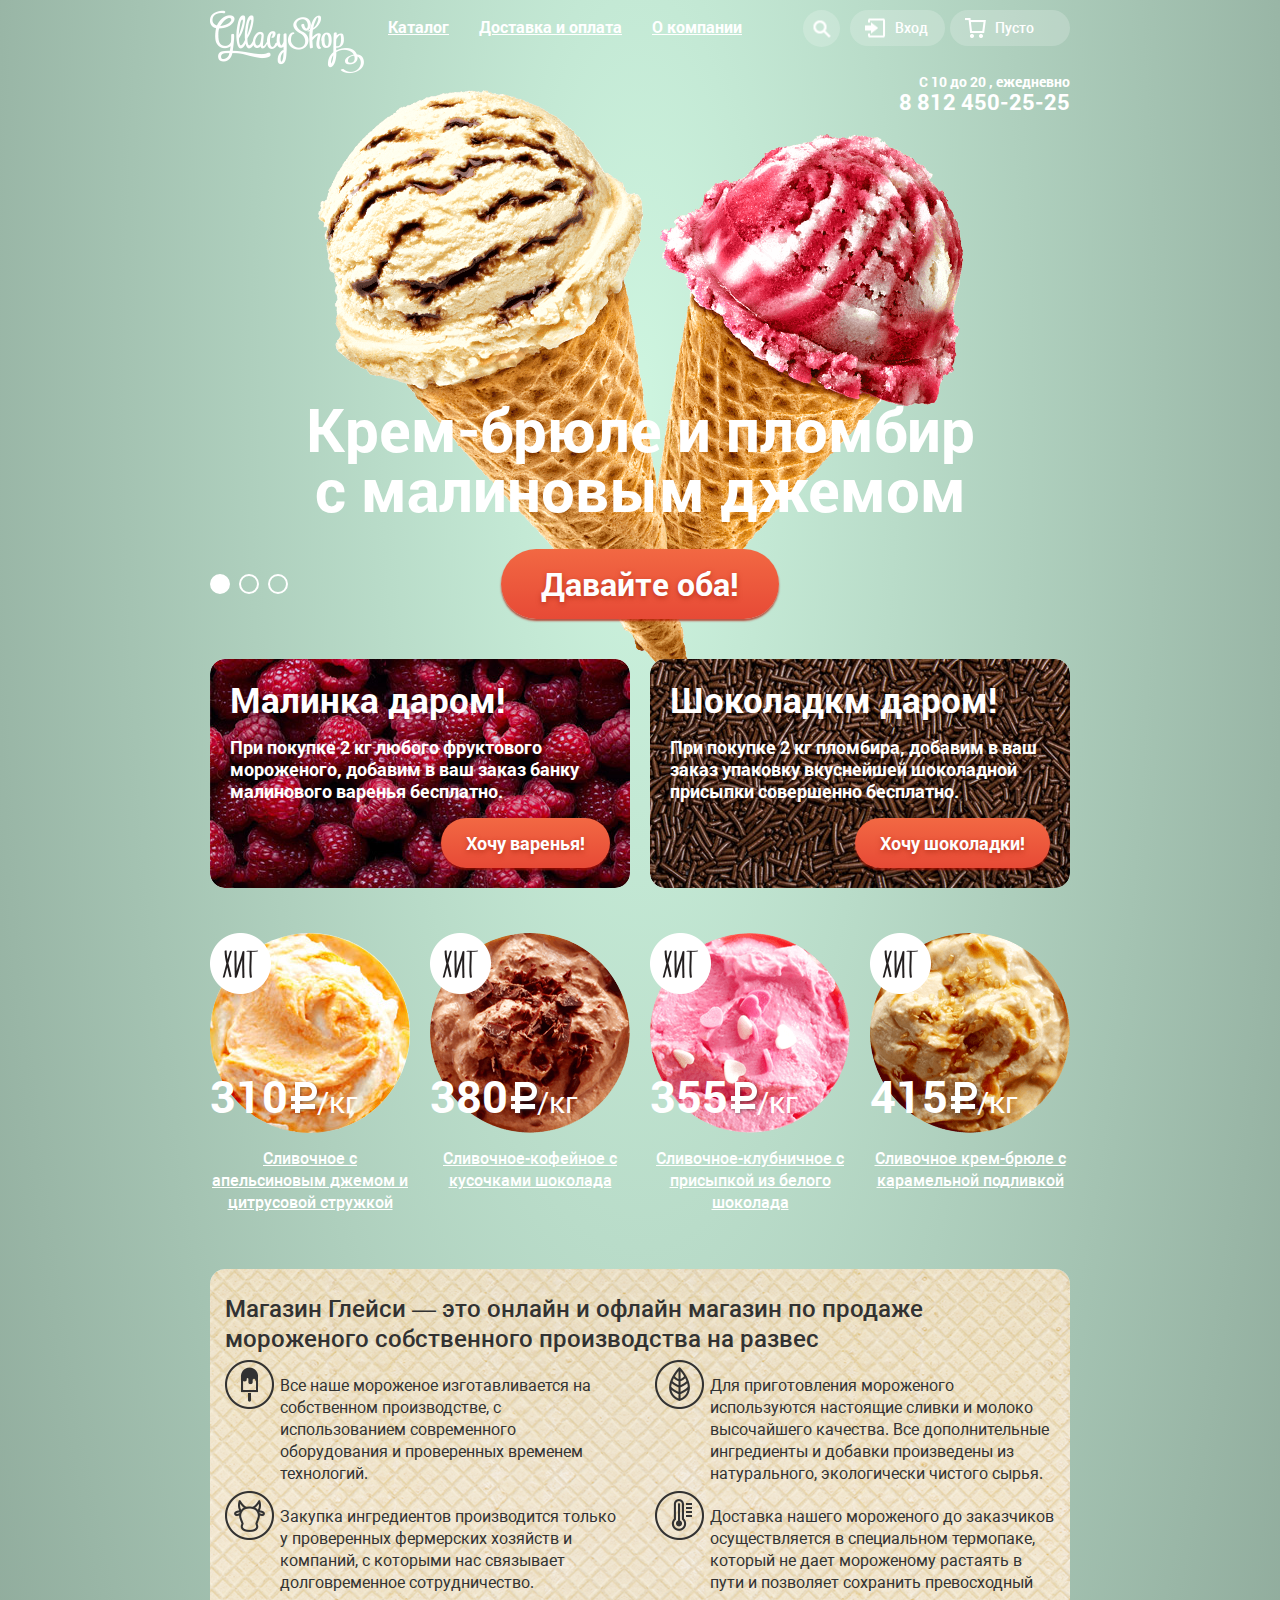
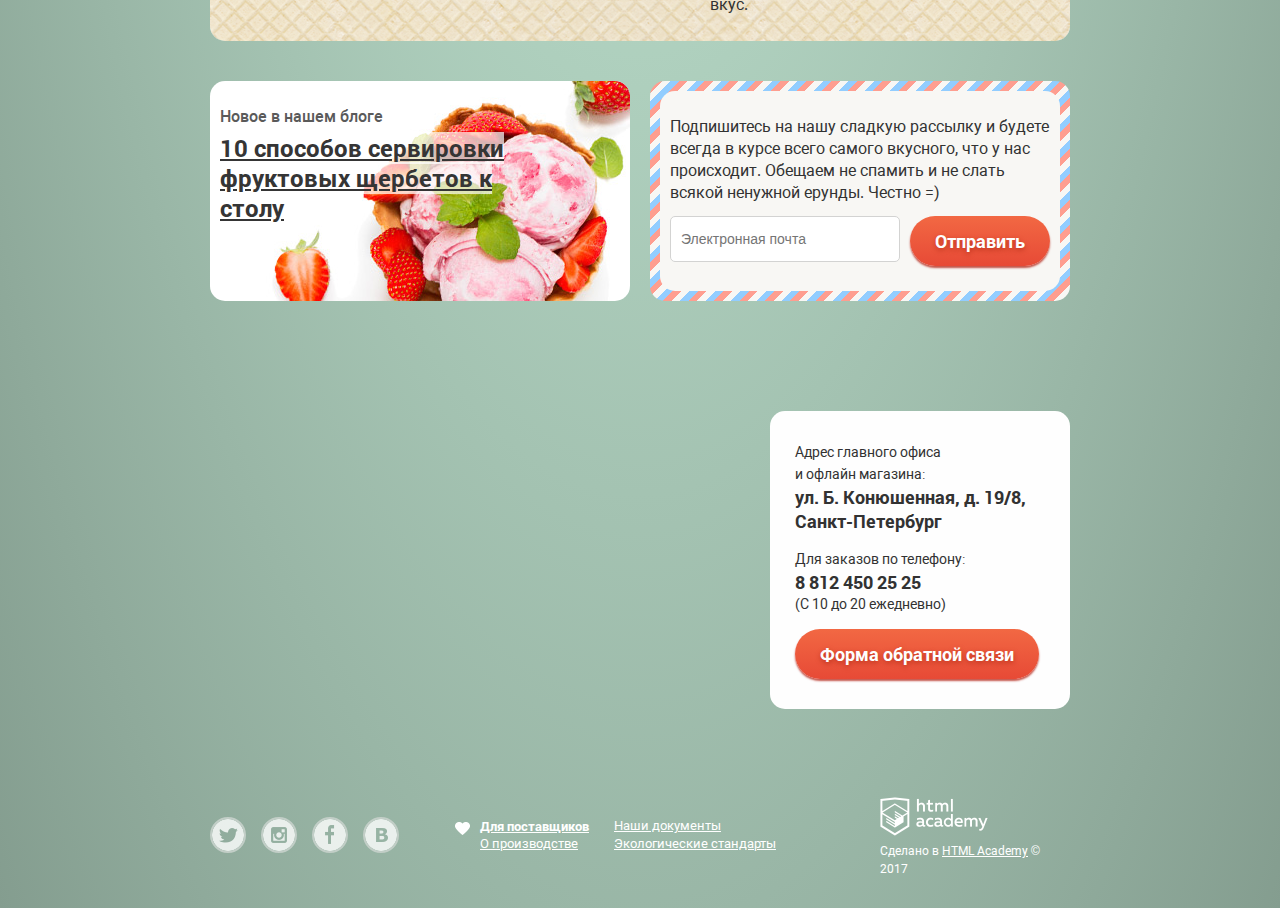
==== commit 73059b72: "corrections index + add catalog" ====
--- a/index.html
+++ b/index.html
@@ -19,7 +19,7 @@
         <nav class="main-navigation">
           <ul class="main-navigation-list">
             <li class="main-navigation-item">
-              <a class="main-navigation-link" href="#">Каталог</a>
+              <a class="main-navigation-link" href="catalog.html">Каталог</a>
               <ul class="main-navigation-submenu">
                 <li class="main-navigation-submenu-item">
                   <span class="main-navigation-submenu-text">Новинки</span>
@@ -48,10 +48,10 @@
           </ul>
         </nav>
         <div class="form-search">
-          <form class="form" action="#" method="post">
-            <label class="form-text-item">
-              <input class="form-text-input" type="search" name="search"  placeholder="Что ищем?">
-              <span class="form-text-field">поиск</span>
+          <form class="form-search-field" action="#" method="post">
+            <label class="field-text-item">
+              <input class="field-text-input" type="search" name="search"  placeholder="Что ищем?">
+              <span class="field-text">поиск</span>
             </label>
           </form>
         </div>
@@ -104,10 +104,10 @@
             </div>
           </li>
         </ul>
-        <div class="mode-contact">
-          <p class="mode">С 10 до 20 , ежедневно</p>
-          <p class="contact">
-            <a href="tel: 8 812 450-25-25" class="contact-tel">8 812 450-25-25</a>
+        <div class="schedule-contact">
+          <p class="schedule-contact-field">С 10 до 20 , ежедневно</p>
+          <p class="schedule-contact-field">
+            <a class="schedule-contact-field-link" href="tel: 8 812 450-25-25">8 812 450-25-25</a>
           </p>
         </div>
       </header>
@@ -170,7 +170,7 @@
               <p class="catalog-item-text">Сливочное с апельсиновым джемом и цитрусовой стружкой</p>
             </div>
             <div class="catalog-item-appearing">
-              <a class="btn">Быстрый просмотр</a>
+              <a class="catalog-item-btn btn">Быстрый просмотр</a>
             </div>
           </article>
           <article class="catalog-item hit">
@@ -183,7 +183,7 @@
               <p class="catalog-item-text">Сливочное-кофейное с кусочками шоколада</p>
             </div>
             <div class="catalog-item-appearing">
-              <a class="btn">Быстрый просмотр</a>
+              <a class="catalog-item-btn btn">Быстрый просмотр</a>
             </div>
           </article>
           <article class="catalog-item hit">
@@ -196,7 +196,7 @@
               <p class="catalog-item-text">Сливочное-клубничное с присыпкой из белого шоколада</p>
             </div>
             <div class="catalog-item-appearing">
-              <a class="btn">Быстрый просмотр</a>
+              <a class="catalog-item-btn btn">Быстрый просмотр</a>
             </div>
           </article>
           <article class="catalog-item hit">
@@ -209,7 +209,7 @@
               <p class="catalog-item-text">Сливочное крем-брюле с карамельной подливкой</p>
             </div>
             <div class="catalog-item-appearing">
-              <a class="btn">Быстрый просмотр</a>
+              <a class="catalog-item-btn btn">Быстрый просмотр</a>
             </div>
           </article>
         </div>
@@ -266,15 +266,19 @@
           <img class="map-img no-js" src="img/map.jpg" alt="Карта" width="900" height="430">
         </div>
         <div class="address-content-contacts">
-          <b class="address-content-contacts-title address-content-contact">Адрес главного офиса<br>и офлайн магазина:</b>
-          <p class="address-content-contacts-text address-tel">ул. Б. Конюшенная, д. 19/8, Санкт-Петербург</p>
-          <b class="address-content-contacts-tel address-content-contact">Для заказов по телефону:</b>
-          <p class="address-content-contacts-tel-link address-tel">
-            <a class="address-content-contacts-link" href="tel:8 812 450 25 25">
-              8 812 450 25 25
-            </a>
-          </p>
-          <p class="address-content-contacts-mode address-content-contact">(С 10 до 20 ежедневно)</p>
+          <div class="address-content-contacts-field">
+            <b class="address-content-contacts-text light">Адрес главного офиса<br>и офлайн магазина:</b>
+            <p class="address-content-contacts-text bold">ул. Б. Конюшенная, д. 19/8, Санкт-Петербург</p>
+          </div>
+          <div class="address-content-contacts-field">
+            <b class="address-content-contacts-text light">Для заказов по телефону:</b>
+            <p class="address-content-contacts-text bold">
+              <a class="address-content-contacts-link" href="tel:8 812 450 25 25">
+                8 812 450 25 25
+              </a>
+            </p>
+            <p class="address-content-contacts-text light">(С 10 до 20 ежедневно)</p>
+          </div>
           <a class="btn popup-btn" href="#" >Форма обратной связи</a>
         </div>
       </div>
@@ -303,7 +307,7 @@
       </section>
       <section class="footer-contact">
         <div class="footer-contact-logo">
-          <img class="footer-contact-logo-img"  src="img/logo-htmlacademy-small.png" alt="htmlacademy" width="108" height="39">
+          <img class="footer-contact-logo-img" src="img/logo-htmlacademy-small.png" alt="htmlacademy" width="108" height="39">
         </div>
         <p class="footer-contact-copyright">Сделано в <a class="footer-contact-copyright-link" href="#"> HTML Academy</a> © 2017</p>
       </section>
--- a/css/style.css
+++ b/css/style.css
@@ -91,7 +91,6 @@
 }
 
 .site-wrapper {
-  min-height: 900px;
   background: #849d8f url("../img/slide-1.png") no-repeat center 90px;
 }
 
@@ -226,7 +225,7 @@
   bottom: 0;
   left: 50%;
   transform: translateX(-50%);
-  width: 128px;
+  width: 130px;
   height: 2px;
   background-color: #d1d0ce;
 }
@@ -247,6 +246,7 @@
   border-radius: 50%;
   background-color: rgba(255, 255, 255, 0.2);
   transition: background-color 0.2s ease;
+  cursor: pointer;
 }
 
 .form-search::before {
@@ -277,7 +277,7 @@
   background-position: -44px -606px;
 }
 
-.form {
+.form-search-field {
   position: absolute;
   top: 40px;
   right: 0;
@@ -290,7 +290,7 @@
   z-index: 10;
 }
 
-.form-text-input {
+.field-text-input {
   width: 100%;
   padding: 10px;
   border: 1px solid #d3d3d2;
@@ -300,15 +300,15 @@
   color: #999999;
 }
 
-.form-text-input:focus {
+.field-text-input:focus {
   outline: 0;
 }
 
-.form-text-field {
+.field-text {
   display: none;
 }
 
-.form-search:hover .form {
+.form-search:hover .form-search-field {
   display: block;
   animation-name: emergence;
   animation-duration: 0.5s;
@@ -419,20 +419,8 @@
   z-index: 9;
 }
 
-.field-text-input {
-  width: 100%;
-  padding: 10px 15px;
+.login-form .field-text-input {
   margin-bottom: 20px;
-  border: 1px solid #d3d3d2;
-  border-radius: 10px;
-  font-size: 14px;
-  line-height: 24px;
-  font-family: "Roboto", "Arial", sans-serif;
-  color: #999999;
-}
-
-.field-text-input:focus {
-  outline: 0;
 }
 
 .login-help {
@@ -560,19 +548,19 @@
   font-weight: 500;
 }
 
-.mode-contact {
+.schedule-contact {
   width: 200px;
   text-align: right;
   font-weight: 700;
 }
 
-.mode {
+.schedule-contact-field {
   font-size: 14px;
   line-height: 16px;
   color: #ffffff;
 }
 
-.contact-tel {
+.schedule-contact-field-link {
   font-size: 22px;
   line-height: 24px;
   color: #ffffff;
@@ -687,7 +675,12 @@
 
 .popular-items {
   display: flex;
-  padding-bottom: 40px;
+}
+
+.catalog-items {
+  display: flex;
+  flex-wrap: wrap;
+  padding: 40px 0;
 }
 
 .catalog-item {
@@ -696,9 +689,10 @@
   min-height: 296px;
   z-index: 1;
   margin-right: 20px;
-}
-
-.catalog-item:nth-child(4n) {
+  margin-bottom: 40px;
+}
+
+.catalog-items .catalog-item:nth-child(4n) {
   margin-right: 0;
 }
 
@@ -761,7 +755,7 @@
   display: none;
 }
 
-.catalog-item-appearing .btn {
+.catalog-item-btn {
   padding: 13px 15px;
   position: absolute;
   bottom: 20px;
@@ -795,10 +789,10 @@
   align-content: space-between;
   flex-wrap: wrap;
   margin-bottom: 40px;
-  height: 372px;
+  min-height: 372px;
   padding: 25px 15px;
   border-radius: 15px;
-  background: url("../img/wafer.png") no-repeat top left;
+  background: url("../img/wafer.png") repeat top left;
 }
 
 .description-title {
@@ -848,12 +842,12 @@
 
 .baner-secondary {
   width: 420px;
-  height: 220px;
+  min-height: 220px;
   border-radius: 15px;
 }
 
 .baner-secondary.strawberry {
-  background: url("../img/strawberry.jpg") no-repeat;
+  background: url("../img/strawberry.jpg") repeat;
   margin-right: 20px;
   padding: 25px 10px;
   padding-right: 100px;
@@ -863,6 +857,7 @@
   background-image: repeating-linear-gradient(-45deg, #92cdff 0px, #92cdff 6px,
    #f8f7f4 6px, #f8f7f4 12px, #fe9e90 12px,
   #fe9e90 18px);
+  background-repeat: repeat;
 }
 
 .baner-secondary-title {
@@ -885,7 +880,7 @@
   justify-content: space-between;
   flex-direction: column;
   width: 400px;
-  height: 200px;
+  min-height: 200px;
   margin: 0 auto;
   margin-top: 10px;
   padding: 25px 10px;
@@ -917,27 +912,24 @@
   border-radius: 15px;
 }
 
-.address-content-contact {
+.address-content-contacts-text.light {
   font-size: 14px;
   line-height: 20px;
   color: #323232;
-}
-
-.address-tel {
+  font-weight: 400;
+}
+
+.address-content-contacts-text.bold {
   font-size: 18px;
   line-height: 24px;
   font-weight: 700;
 }
 
-.address-content-contacts-text {
-  margin-bottom: 15px;
-}
-
 .address-content-contacts-link {
   color: #323232;
 }
 
-.address-content-contacts-mode {
+.address-content-contacts-field {
   margin-bottom: 15px;
 }
 
@@ -949,9 +941,9 @@
 
 .footer-social {
   display: flex;
-  width: 200px;
+  flex-wrap: wrap;
+  width: 220px;
   margin-top: 20px;
-  margin-right: 20px;
 }
 
 .social-btn {
@@ -1001,8 +993,7 @@
 .social-btn:active::after {
   opacity: 0.9;
   box-shadow: inset 0 2px 1px rgb(136, 136, 136);
-  transition: opacity 0.2s ease,
-  box-shadow 0.2s ease;
+  transition: opacity 0.2s ease, box-shadow 0.2s ease;
 }
 
 .footer-menu {
@@ -1078,6 +1069,355 @@
 
 .interactive-map {
   width: 100%;
+}
+
+.breadcrumbs {
+  display: flex;
+  list-style: none;
+  padding: 0;
+  margin: 0;
+}
+
+.breadcrumbs-item {
+  position: relative;
+  padding-right: 20px;
+}
+
+.breadcrumbs-item::after {
+  content: "";
+  position: absolute;
+  top: 4px;
+  right: 5px;
+  width: 8px;
+  height: 12px;
+  background: url("../img/sprite.png") no-repeat -53px -307px;
+}
+
+.breadcrumbs-item:last-child::after {
+  display: none;
+}
+
+.breadcrumbs-link {
+  font-size: 14px;
+  line-height: 16px;
+  color: #ffffff;
+  text-decoration: underline;
+}
+
+.breadcrumbs-item:last-child .breadcrumbs-link {
+  text-decoration: none;
+}
+
+.page-title {
+  margin-top: 10px;
+  margin-bottom: 30px;
+}
+
+.form {
+  display: flex;
+  flex-wrap: wrap;
+  justify-content: space-between;
+  width: 860px;
+}
+
+.form-group {
+  border: none;
+  padding: 0;
+  margin: 0;
+  margin-bottom: 15px;
+}
+
+.form-group:last-of-type {
+  margin-bottom: 0;
+}
+
+.form-group-title {
+  font-size: 14px;
+  line-height: 16px;
+  font-weight: 500;
+  margin-bottom: 10px;
+  margin-left: 15px;
+}
+
+.form-group-content {
+  position: relative;
+  height: 36px;
+  background-color: rgba(255, 255, 255, 0.2);
+  border-radius: 30px;
+  padding: 8px 13px;
+  line-height: 20px;
+  transition: 0.2s;
+}
+
+.form-group:first-of-type .form-group-content:hover {
+  background-color: #ffffff;
+}
+
+.field-select {
+  color: #ffffff;
+  background-color: transparent;
+  border: 0;
+  outline: 0;
+}
+
+.form-group-content:hover .field-select {
+  color: #323232;
+}
+
+.field-select-text {
+  color: #343434;
+  font-size: 14px;
+}
+
+.field-range-controls-price-item {
+  position: relative;
+  margin-right: 12px;
+  font-size: 14px;
+  line-height: 16px;
+  font-weight: 500;
+}
+
+.field-range-controls-price-item:first-child::after {
+  position: absolute;
+  content: "";
+  top: 50%;
+  right: -8px;
+  transform: translateY(-50%);
+  width: 10px;
+  height: 2px;
+  background-color: #ffffff;
+}
+
+.field-range-controls-price-input {
+  width: 30px;
+  color: #ffffff;
+  border: 0;
+  background-color: transparent;
+}
+
+.field-range-controls-price-input:focus {
+  outline: 0
+}
+
+input::-webkit-outer-spin-button,
+input::-webkit-inner-spin-button {
+  /* display: none; <- Crashes Chrome on hover */
+  -webkit-appearance: none;
+  margin: 0; /* <-- Apparently some margin are still there even though it's hidden */
+}
+
+.field-range-controls-scale {
+  position: relative;
+  width: 180px;
+  height: 4px;
+  margin-top: 8px;
+  background-color: #d1dad3;
+}
+
+.field-range-controls-bar {
+  position: absolute;
+  top: 0;
+  left: 25px;
+  width: 80px;
+  height: 4px;
+  background-color: #ffffff;
+}
+
+.field-range-controls-toggle {
+  position: absolute;
+  top: 8px;
+  left: 0;
+  width: 20px;
+  height: 20px;
+  border: 8px solid #ffffff;
+  background-color: #ababab;
+  border-radius: 50%;
+  cursor: pointer;
+  transition-duration: 0.2s;
+}
+
+.field-range-controls-toggle:hover {
+  transform: scale(1.1);
+}
+
+.field-range-controls-toggle.toggle-min {
+  left: 35px;
+}
+
+.field-range-controls-toggle.toggle-max {
+  left: 100px;
+}
+
+.field-radio-input,
+.field-checkbox-input {
+  display: none;
+}
+
+.field-radio-input + .field-radio-text,
+.field-checkbox-input + .field-checkbox-text {
+  position: relative;
+  display: inline-block;
+  padding-left: 25px;
+  cursor: pointer;
+  margin-right: 20px;
+}
+
+.field-radio-input + .field-radio-text::before,
+.field-checkbox-input + .field-checkbox-text::before {
+  position: absolute;
+  content: "";
+  top: 0;
+  left: 0;
+  background: url("../img/sprite.png") no-repeat;
+  opacity: 0.8;
+}
+
+.field-radio-input + .field-radio-text::before {
+  top: -3px;
+  width: 22px;
+  height: 26px;
+  background-position: -10px -633px;
+}
+
+.field-radio-input:checked + .field-radio-text::before {
+  top: 0;
+  background-position: -10px -668px;
+}
+
+.field-checkbox-input + .field-checkbox-text::before {
+  width: 20px;
+  height: 20px;
+  background-position: -41px -700px;
+}
+
+.field-checkbox-input:checked + .field-checkbox-text::before {
+  width: 24px;
+  height: 24px;
+  background-position: -10px -606px;
+}
+
+.field-checkbox-text:hover::before,
+.field-radio-text:hover::before {
+  opacity: 1;
+}
+
+.field-radio-input:disabled + .field-radio-text,
+.field-checkbox-input:disabled + .field-checkbox-text {
+  opacity: 0.4;
+}
+
+.field-action {
+  padding: 0 25px;
+  font-weight: 500;
+  color: #ffffff;
+  background-image: none;
+  background-color: rgba(255, 255, 255, 0.2);
+  height: 36px;
+  line-height: 36px;
+  border: 2px solid #ffffff;
+  box-shadow: none;
+  text-shadow: none;
+  align-self: flex-end;
+}
+
+.field-action:hover {
+  color: #323232;
+  background-image: none;
+  background-color: #ffffff;
+  box-shadow: none;
+}
+
+.field-action:active {
+  color: #323232;
+  background-image: none;
+  background-color: #eaeaea;
+  box-shadow: inset 0 2px 1px #696969;
+}
+
+.paginations {
+  display: flex;
+  justify-content: space-between;
+  width: 190px;
+  margin-left: auto;
+  margin-bottom: 30px;
+}
+
+.pagination-link {
+  min-width: 26px;
+  height: 26px;
+  line-height: 26px;
+  font-weight: 500;
+  text-align: center;
+  color: #ffffff;
+  border-radius: 50%;
+  background-color: rgba(255, 255, 255, 0);
+  transition: all 0.2s ease;
+}
+
+.pagination-link.active {
+  color: #323232;
+  background-color: rgba(255, 255, 255, 1);
+}
+
+.pagination-link:not(.active):hover {
+  background-color: rgba(255, 255, 255, 0.2);
+}
+
+.pagination-link:not(.active):active {
+  color: #323232;
+  background-color: rgba(255, 255, 255, 1);
+}
+
+.pagination-prev,
+.pagination-next {
+  position: relative;
+  width: 9px;
+  height: 8px;
+  text-indent: -2000px;
+  background-color: transparent;
+  align-self: center;
+}
+
+.pagination-prev::before,
+.pagination-prev::after,
+.pagination-next::before,
+.pagination-next::after {
+  content: "";
+  position: absolute;
+  width: 9px;
+  height: 2px;
+  background-color: #ffffff;
+}
+
+.pagination-prev::before,
+.pagination-next::before {
+  top: 0;
+  left: 0;
+}
+
+.pagination-prev::after,
+.pagination-next::after {
+  bottom: 0;
+  left: 0;
+}
+
+.pagination-prev::before,
+.pagination-next::after {
+  transform: rotate(-45deg);
+}
+
+.pagination-prev::after,
+.pagination-next::before {
+  transform: rotate(45deg);
+}
+
+.pagination-prev.disabled {
+  opacity: 0.2;
+  cursor: default;
+}
+
+.main-footer.catalog {
+  border-top: 2px solid #a9bbb1;
 }
 
 @keyframes emergence {
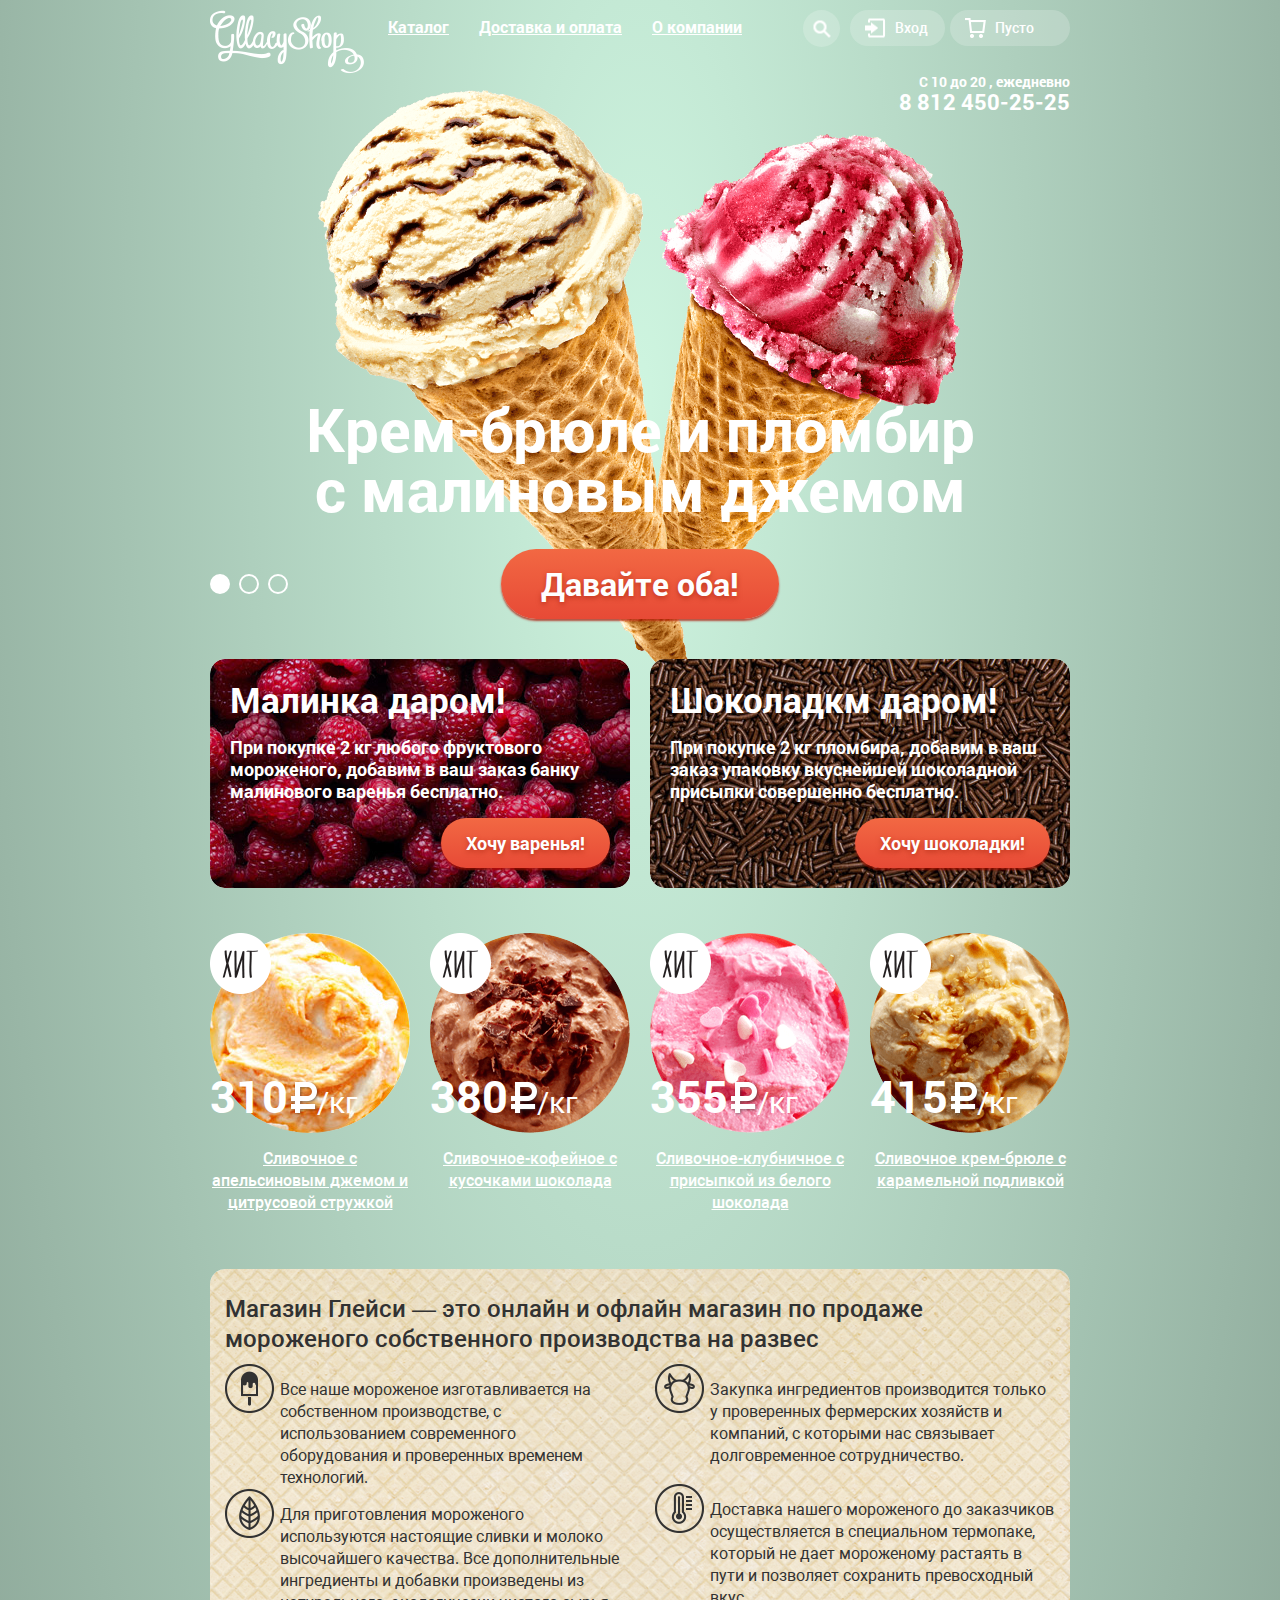
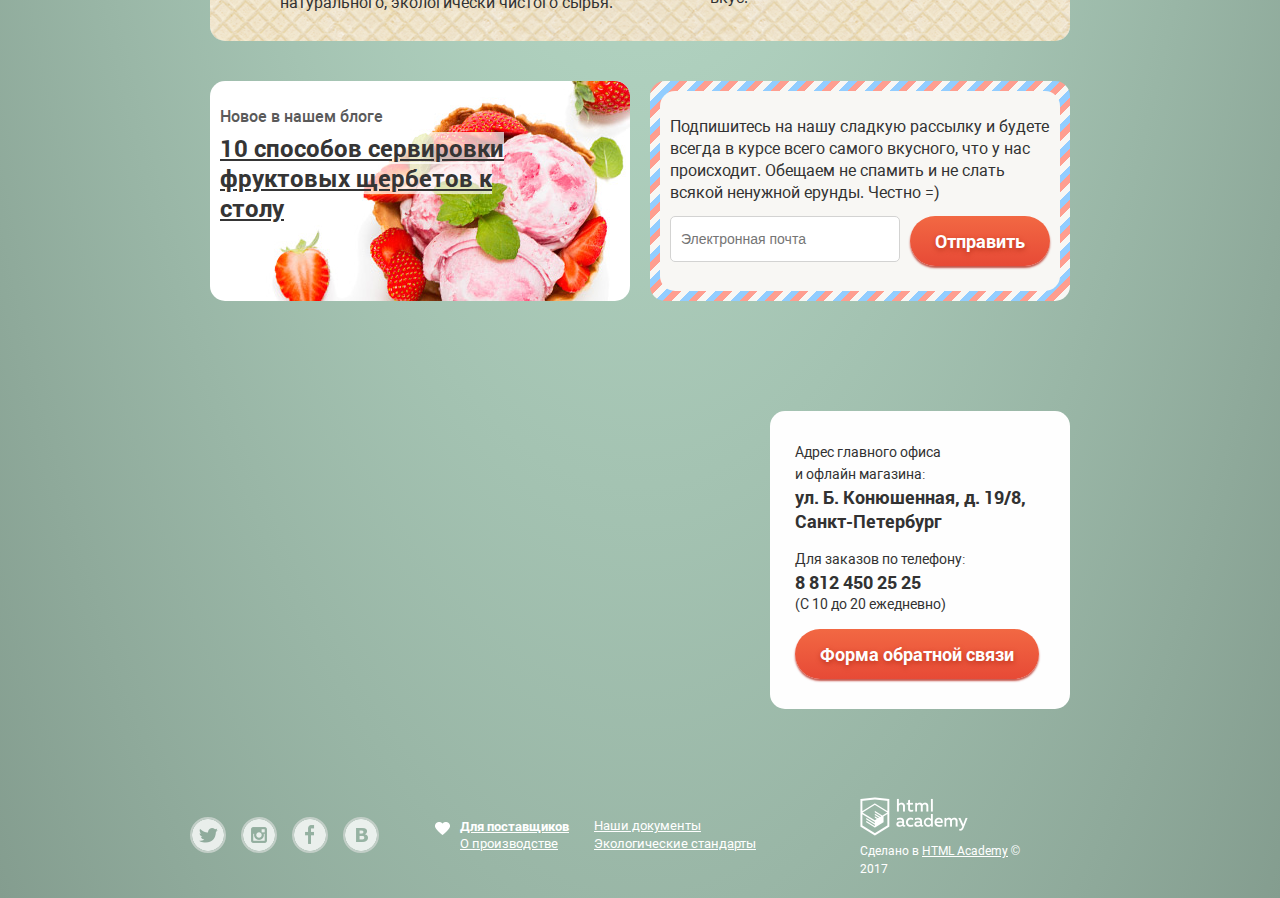
==== commit 9fd228ca: "fixed comments, corrections catalog" ====
--- a/index.html
+++ b/index.html
@@ -51,7 +51,7 @@
           <form class="form-search-field" action="#" method="post">
             <label class="field-text-item">
               <input class="field-text-input" type="search" name="search"  placeholder="Что ищем?">
-              <span class="field-text">поиск</span>
+              <span class="field-text-label">поиск</span>
             </label>
           </form>
         </div>
@@ -59,7 +59,7 @@
           <li class="user-block-item login">
             <a class="user-block-link login" href="#">Вход</a>
             <div class="user-block-login">
-              <form class="login-form" action="index.html" method="post">
+              <form class="user-block-login-form" action="index.html" method="post">
                 <label class="field-text-item">
                   <input class="field-text-input"  type="email" name="email" placeholder="Электронная почта">
                 </label>
@@ -68,9 +68,9 @@
                 </label>
                 <button class="btn" type="submit" name="login">Войти</button>
               </form>
-              <div class="login-help">
-                <a class="login-help-link" href="#">Забыли пароль?</a>
-                <a class="login-help-link" href="#">Новая регистрация</a>
+              <div class="user-block-login-help">
+                <a class="user-block-login-help-link" href="#">Забыли пароль?</a>
+                <a class="user-block-login-help-link" href="#">Новая регистрация</a>
               </div>
             </div>
           </li>
@@ -105,9 +105,9 @@
           </li>
         </ul>
         <div class="schedule-contact">
-          <p class="schedule-contact-field">С 10 до 20 , ежедневно</p>
-          <p class="schedule-contact-field">
-            <a class="schedule-contact-field-link" href="tel: 8 812 450-25-25">8 812 450-25-25</a>
+          <p class="schedule-contact-text">С 10 до 20 , ежедневно</p>
+          <p class="schedule-contact-text">
+            <a class="schedule-contact-text-link" href="tel: 8 812 450-25-25">8 812 450-25-25</a>
           </p>
         </div>
       </header>
@@ -218,23 +218,29 @@
             Магазин Глейси — это онлайн и офлайн
             магазин по продаже мороженого собственного производства на развес
           </h2>
-          <p class="description-text ice-creame">
-            Все наше мороженое изготавливается на собственном производстве,
-            с использованием современного оборудования и проверенных временем технологий.
-          </p>
-          <p class="description-text leaf">
-            Для приготовления мороженого используются настоящие сливки и
-            молоко высочайшего качества. Все дополнительные ингредиенты и
-            добавки произведены из натурального, экологически чистого сырья.
-          </p>
-          <p class="description-text cow">
-            Закупка ингредиентов  производится только у проверенных фермерских
-            хозяйств и компаний, с которыми нас связывает долговременное сотрудничество.
-          </p>
-          <p class="description-text termometer">
-            Доставка нашего мороженого до заказчиков осуществляется в специальном термопаке,
-            который не дает мороженому растаять в пути и позволяет сохранить превосходный вкус.
-          </p>
+          <div class="description-content">
+            <div class="description-content-section">
+              <p class="description-content-section-text ice-creame">
+                Все наше мороженое изготавливается на собственном производстве,
+                с использованием современного оборудования и проверенных временем технологий.
+              </p>
+              <p class="description-content-section-text leaf">
+                Для приготовления мороженого используются настоящие сливки и
+                молоко высочайшего качества. Все дополнительные ингредиенты и
+                добавки произведены из натурального, экологически чистого сырья.
+              </p>
+            </div>
+            <div class="description-content-section">
+              <p class="description-content-section-text cow">
+                Закупка ингредиентов  производится только у проверенных фермерских
+                хозяйств и компаний, с которыми нас связывает долговременное сотрудничество.
+              </p>
+              <p class="description-content-section-text termometer">
+                Доставка нашего мороженого до заказчиков осуществляется в специальном термопаке,
+                который не дает мороженому растаять в пути и позволяет сохранить превосходный вкус.
+              </p>
+            </div>
+          </div>
         </div>
         <div class="baners-secondary">
           <div class="baner-secondary strawberry">
@@ -266,11 +272,11 @@
           <img class="map-img no-js" src="img/map.jpg" alt="Карта" width="900" height="430">
         </div>
         <div class="address-content-contacts">
-          <div class="address-content-contacts-field">
+          <div class="address-content-contacts-group">
             <b class="address-content-contacts-text light">Адрес главного офиса<br>и офлайн магазина:</b>
             <p class="address-content-contacts-text bold">ул. Б. Конюшенная, д. 19/8, Санкт-Петербург</p>
           </div>
-          <div class="address-content-contacts-field">
+          <div class="address-content-contacts-group">
             <b class="address-content-contacts-text light">Для заказов по телефону:</b>
             <p class="address-content-contacts-text bold">
               <a class="address-content-contacts-link" href="tel:8 812 450 25 25">
--- a/css/style.css
+++ b/css/style.css
@@ -304,7 +304,7 @@
   outline: 0;
 }
 
-.field-text {
+.field-text-label {
   display: none;
 }
 
@@ -419,18 +419,18 @@
   z-index: 9;
 }
 
-.login-form .field-text-input {
+.user-block-login-form .field-text-input {
   margin-bottom: 20px;
 }
 
-.login-help {
+.user-block-login-help {
   position: absolute;
   bottom: 20px;
   right: 20px;
   width: 120px;
 }
 
-.login-help-link {
+.user-block-login-help-link {
   display: block;
   font-size: 13px;
   line-height: 18px;
@@ -441,8 +441,8 @@
   transition-duration: 0.2s;
 }
 
-.login-help-link:hover,
-.login-help-link:active {
+.user-block-login-help-link:hover,
+.user-block-login-help-link:active {
   color: #e84d37;
 }
 
@@ -554,13 +554,13 @@
   font-weight: 700;
 }
 
-.schedule-contact-field {
+.schedule-contact-text {
   font-size: 14px;
   line-height: 16px;
   color: #ffffff;
 }
 
-.schedule-contact-field-link {
+.schedule-contact-text-link {
   font-size: 22px;
   line-height: 24px;
   color: #ffffff;
@@ -784,10 +784,6 @@
 }
 
 .description {
-  display: flex;
-  justify-content: space-between;
-  align-content: space-between;
-  flex-wrap: wrap;
   margin-bottom: 40px;
   min-height: 372px;
   padding: 25px 15px;
@@ -799,17 +795,36 @@
   font-size: 24px;
   line-height: 30px;
   font-weight: 500;
-  color: #323232;
-}
-
-.description-text {
-  position: relative;
+  margin-bottom: 25px;
+  color: #323232;
+}
+
+.description-content {
+  display: flex;
+  justify-content: space-between;
+}
+
+.description-content-section {
+  display: flex;
+  flex-direction: column;
   width: 400px;
+}
+
+.description-content-section-text {
+  position: relative;
+  width: 400px;
+  min-height: 105px;
   line-height: 22px;
   padding-left: 55px;
-}
-
-.description-text::before {
+  margin-bottom: 15px;
+}
+
+.description-content-section-text.leaf,
+.description-content-section-text.termometer {
+  margin-bottom: 0;
+}
+
+.description-content-section-text::before {
   position: absolute;
   content: "";
   top: -15px;
@@ -819,19 +834,19 @@
   background: url("../img/sprite.png") no-repeat;
 }
 
-.description-text.ice-creame::before {
+.description-content-section-text.ice-creame::before {
   background-position: -10px -130px;
 }
 
-.description-text.leaf::before {
+.description-content-section-text.leaf::before {
   background-position: -10px -189px;
 }
 
-.description-text.cow::before {
+.description-content-section-text.cow::before {
   background-position: -10px -71px;
 }
 
-.description-text.termometer::before {
+.description-content-section-text.termometer::before {
   background-position: -10px -248px;
 }
 
@@ -877,15 +892,17 @@
 
 .baner-secondary-content {
   display: flex;
-  justify-content: space-between;
   flex-direction: column;
   width: 400px;
   min-height: 200px;
-  margin: 0 auto;
-  margin-top: 10px;
+  margin: 10px auto;
   padding: 25px 10px;
   background-color: #f8f7f4;
   border-radius: 15px;
+}
+
+.baner-secondary-content-title {
+  margin-bottom: 12px;
 }
 
 .baner-secondary-form {
@@ -929,14 +946,13 @@
   color: #323232;
 }
 
-.address-content-contacts-field {
+.address-content-contacts-group {
   margin-bottom: 15px;
 }
 
 .main-footer {
   display: flex;
-  padding-top: 20px;
-  padding-bottom: 30px;
+  padding: 20px 0;
 }
 
 .footer-social {
@@ -954,7 +970,8 @@
   border: 2px solid #c2cec7;
   font-size: 0;
   border-radius: 50%;
-  margin-right: 15px
+  margin-right: 15px;
+  margin-bottom: 10px;
 }
 
 .social-btn::after {
@@ -1313,7 +1330,7 @@
   background-image: none;
   background-color: rgba(255, 255, 255, 0.2);
   height: 36px;
-  line-height: 36px;
+  line-height: 32px;
   border: 2px solid #ffffff;
   box-shadow: none;
   text-shadow: none;
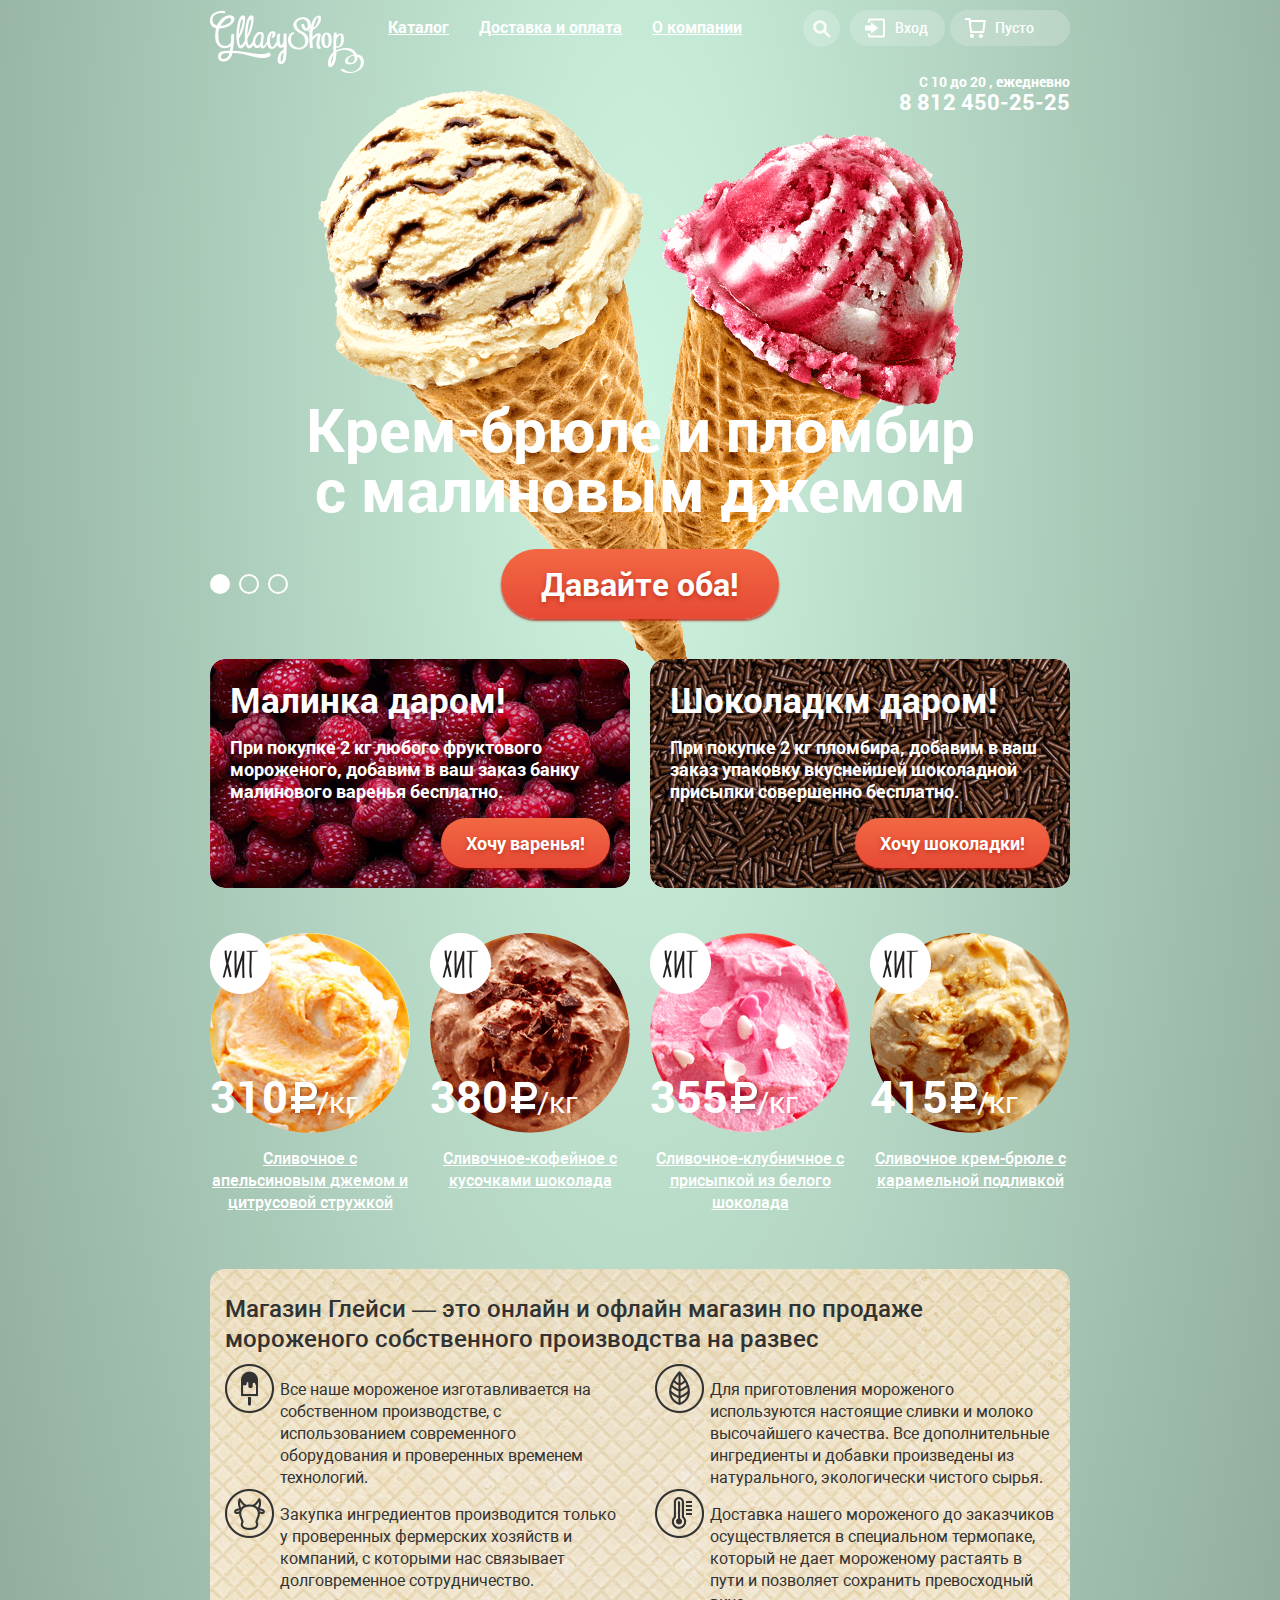
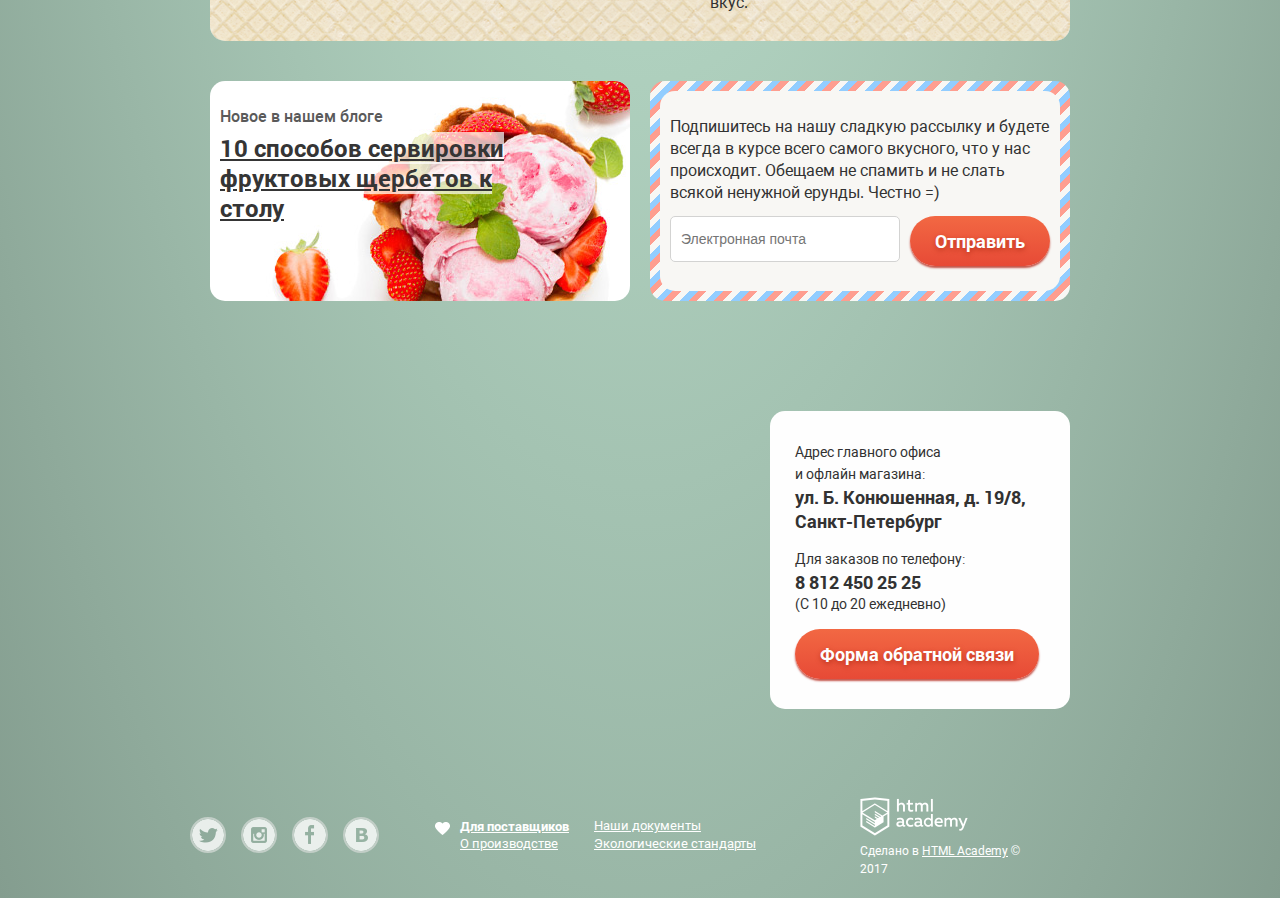
==== commit daf25a62: "correction block-description" ====
--- a/index.html
+++ b/index.html
@@ -219,27 +219,23 @@
             магазин по продаже мороженого собственного производства на развес
           </h2>
           <div class="description-content">
-            <div class="description-content-section">
-              <p class="description-content-section-text ice-creame">
-                Все наше мороженое изготавливается на собственном производстве,
-                с использованием современного оборудования и проверенных временем технологий.
-              </p>
-              <p class="description-content-section-text leaf">
-                Для приготовления мороженого используются настоящие сливки и
-                молоко высочайшего качества. Все дополнительные ингредиенты и
-                добавки произведены из натурального, экологически чистого сырья.
-              </p>
-            </div>
-            <div class="description-content-section">
-              <p class="description-content-section-text cow">
-                Закупка ингредиентов  производится только у проверенных фермерских
-                хозяйств и компаний, с которыми нас связывает долговременное сотрудничество.
-              </p>
-              <p class="description-content-section-text termometer">
-                Доставка нашего мороженого до заказчиков осуществляется в специальном термопаке,
-                который не дает мороженому растаять в пути и позволяет сохранить превосходный вкус.
-              </p>
-            </div>
+            <p class="description-content-text ice-creame">
+              Все наше мороженое изготавливается на собственном производстве,
+              с использованием современного оборудования и проверенных временем технологий.
+            </p>
+            <p class="description-content-text leaf">
+              Для приготовления мороженого используются настоящие сливки и
+              молоко высочайшего качества. Все дополнительные ингредиенты и
+              добавки произведены из натурального, экологически чистого сырья.
+            </p>
+            <p class="description-content-text cow">
+              Закупка ингредиентов  производится только у проверенных фермерских
+              хозяйств и компаний, с которыми нас связывает долговременное сотрудничество.
+            </p>
+            <p class="description-content-text termometer">
+              Доставка нашего мороженого до заказчиков осуществляется в специальном термопаке,
+              который не дает мороженому растаять в пути и позволяет сохранить превосходный вкус.
+            </p>
           </div>
         </div>
         <div class="baners-secondary">
--- a/css/style.css
+++ b/css/style.css
@@ -802,29 +802,26 @@
 .description-content {
   display: flex;
   justify-content: space-between;
-}
-
-.description-content-section {
-  display: flex;
-  flex-direction: column;
-  width: 400px;
-}
-
-.description-content-section-text {
+  flex-wrap: wrap;
+}
+
+.description-content-text {
   position: relative;
   width: 400px;
   min-height: 105px;
   line-height: 22px;
   padding-left: 55px;
+}
+
+.description-content-text:nth-child(2n) {
   margin-bottom: 15px;
 }
 
-.description-content-section-text.leaf,
-.description-content-section-text.termometer {
+.description-content-text:last-child {
   margin-bottom: 0;
 }
 
-.description-content-section-text::before {
+.description-content-text::before {
   position: absolute;
   content: "";
   top: -15px;
@@ -834,19 +831,19 @@
   background: url("../img/sprite.png") no-repeat;
 }
 
-.description-content-section-text.ice-creame::before {
+.description-content-text.ice-creame::before {
   background-position: -10px -130px;
 }
 
-.description-content-section-text.leaf::before {
+.description-content-text.leaf::before {
   background-position: -10px -189px;
 }
 
-.description-content-section-text.cow::before {
+.description-content-text.cow::before {
   background-position: -10px -71px;
 }
 
-.description-content-section-text.termometer::before {
+.description-content-text.termometer::before {
   background-position: -10px -248px;
 }
 
